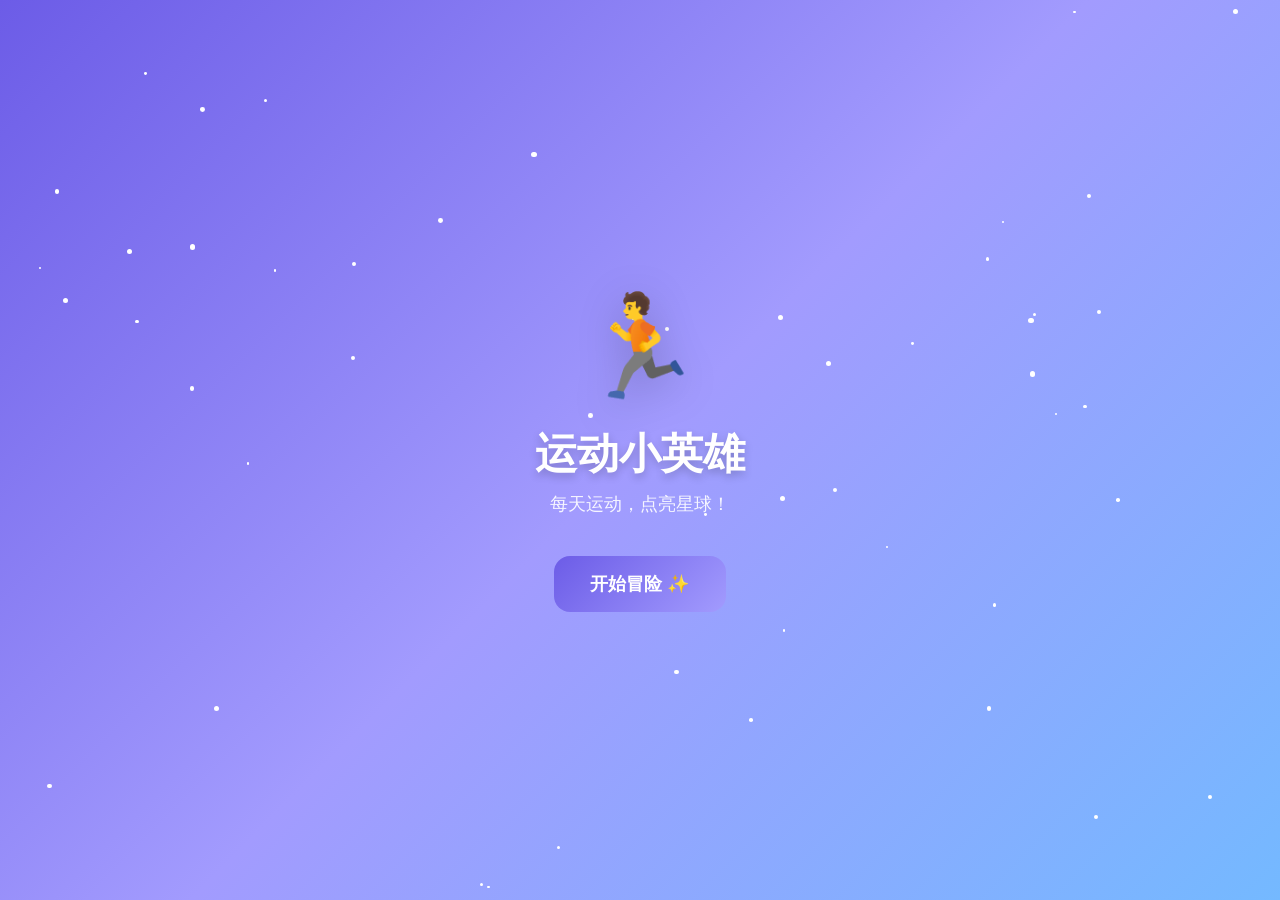
==== index-standalone.html @ 2ac96003 "init: standalone HTML" ====
<!DOCTYPE html>
<html lang="zh-CN">
<head>
  <meta charset="UTF-8">
  <meta name="viewport" content="width=device-width, initial-scale=1.0">
  <title>运动小英雄</title>
  <style>
/* ============================================
   运动小英雄 — 儿童运动打卡小游戏
   卡通风格 CSS 样式表
   ============================================ */

/* ---------- CSS 变量（主题色） ---------- */
:root {
  --primary: #6C5CE7;
  --primary-light: #A29BFE;
  --accent: #FF6B6B;
  --accent-yellow: #FECA57;
  --success: #00D2D3;
  --bg-dark: #2C3E50;
  --bg-light: #F8F9FA;
  --text-dark: #2D3436;
  --text-light: #FFFFFF;
  --card-bg: #FFFFFF;
  --shadow: 0 4px 15px rgba(0,0,0,0.1);
  --radius: 16px;
  --radius-sm: 10px;
}

/* ---------- Reset & Base ---------- */
* {
  margin: 0;
  padding: 0;
  box-sizing: border-box;
}

body {
  font-family: 'Segoe UI', 'Microsoft YaHei', sans-serif;
  background: var(--bg-light);
  color: var(--text-dark);
  min-height: 100vh;
  overflow-x: hidden;
}

/* ---------- 页面切换 ---------- */
.page {
  display: none;
  min-height: 100vh;
  animation: fadeIn 0.4s ease;
}
.page.active {
  display: block;
}
@keyframes fadeIn {
  from { opacity: 0; transform: translateY(20px); }
  to   { opacity: 1; transform: translateY(0); }
}

/* ---------- 容器 ---------- */
.container {
  max-width: 480px;
  margin: 0 auto;
  padding: 20px 16px 100px;
}

/* ---------- 启动页 ---------- */
#page-splash {
  background: linear-gradient(135deg, #6C5CE7 0%, #A29BFE 50%, #74B9FF 100%);
  display: flex;
  align-items: center;
  justify-content: center;
  min-height: 100vh;
  position: relative;
  overflow: hidden;
}
.splash-container {
  text-align: center;
  z-index: 2;
  animation: bounceIn 1s ease;
}
@keyframes bounceIn {
  0%   { transform: scale(0.3); opacity: 0; }
  50%  { transform: scale(1.05); }
  70%  { transform: scale(0.95); }
  100% { transform: scale(1); opacity: 1; }
}
.splash-mascot {
  font-size: 100px;
  animation: float 3s ease-in-out infinite;
  filter: drop-shadow(0 10px 20px rgba(0,0,0,0.2));
}
@keyframes float {
  0%, 100% { transform: translateY(0); }
  50%      { transform: translateY(-20px); }
}
.splash-title {
  font-size: 42px;
  color: white;
  text-shadow: 0 4px 8px rgba(0,0,0,0.2);
  margin: 20px 0 10px;
}
.splash-subtitle {
  font-size: 18px;
  color: rgba(255,255,255,0.9);
  margin-bottom: 40px;
}

/* 星空背景 */
.splash-stars {
  position: absolute;
  inset: 0;
  z-index: 1;
}
.star {
  position: absolute;
  width: 4px;
  height: 4px;
  background: white;
  border-radius: 50%;
  animation: twinkle 2s ease-in-out infinite;
}
@keyframes twinkle {
  0%, 100% { opacity: 0.3; transform: scale(1); }
  50%      { opacity: 1; transform: scale(1.5); }
}

/* ---------- 按钮系统 ---------- */
.btn {
  border: none;
  border-radius: var(--radius-sm);
  padding: 12px 24px;
  font-size: 16px;
  font-weight: 600;
  cursor: pointer;
  transition: all 0.3s ease;
  display: inline-flex;
  align-items: center;
  gap: 6px;
}
.btn:hover { transform: translateY(-2px); box-shadow: var(--shadow); }
.btn:active { transform: translateY(0); }

.btn-primary {
  background: linear-gradient(135deg, var(--primary), var(--primary-light));
  color: white;
}
.btn-secondary {
  background: var(--bg-light);
  color: var(--primary);
  border: 2px solid var(--primary-light);
}
.btn-accent {
  background: linear-gradient(135deg, var(--accent), #FF8E8E);
  color: white;
}
.btn-danger {
  background: #FF6B6B;
  color: white;
}
.btn-sm { padding: 8px 14px; font-size: 14px; }
.btn-lg { padding: 16px 36px; font-size: 18px; border-radius: var(--radius); }
.btn-block { width: 100%; justify-content: center; }
.btn:disabled {
  opacity: 0.5;
  cursor: not-allowed;
  transform: none !important;
}

.btn-back {
  background: none;
  border: none;
  font-size: 16px;
  color: var(--primary);
  cursor: pointer;
  margin-bottom: 12px;
  padding: 8px 0;
}

/* ---------- 页面标题 ---------- */
.page-title {
  font-size: 26px;
  text-align: center;
  margin-bottom: 24px;
  color: var(--bg-dark);
}

/* ---------- 头像设置页 ---------- */
.avatar-setup {
  display: flex;
  flex-direction: column;
  align-items: center;
  gap: 20px;
  padding: 20px 0;
}
.avatar-preview {
  width: 200px;
  height: 200px;
  border-radius: 50%;
  overflow: hidden;
  border: 5px solid var(--primary-light);
  background: linear-gradient(135deg, #DFE6E9, #B2BEC3);
  display: flex;
  align-items: center;
  justify-content: center;
  cursor: pointer;
}
.avatar-placeholder {
  text-align: center;
  color: var(--text-dark);
  opacity: 0.6;
}
.avatar-placeholder span { font-size: 48px; display: block; }
.avatar-placeholder small { font-size: 14px; }
.nickname-input {
  width: 100%;
  max-width: 300px;
}
.nickname-input label {
  display: block;
  margin-bottom: 8px;
  font-weight: 600;
  color: var(--bg-dark);
}
.nickname-input input {
  width: 100%;
  padding: 14px;
  border: 2px solid #DFE6E9;
  border-radius: var(--radius-sm);
  font-size: 16px;
  transition: border-color 0.3s;
}
.nickname-input input:focus {
  outline: none;
  border-color: var(--primary);
}

/* ---------- 顶部导航栏 ---------- */
.top-bar {
  display: flex;
  align-items: center;
  justify-content: space-between;
  padding: 12px 16px;
  background: white;
  box-shadow: 0 2px 10px rgba(0,0,0,0.05);
  position: sticky;
  top: 0;
  z-index: 100;
}
.user-info {
  display: flex;
  align-items: center;
  gap: 8px;
  cursor: pointer;
  font-weight: 600;
  font-size: 15px;
}
.top-avatar-canvas {
  border-radius: 50%;
  border: 2px solid var(--primary-light);
}
.stats-chip {
  background: linear-gradient(135deg, #FF6B6B, #EE5A24);
  color: white;
  padding: 6px 14px;
  border-radius: 20px;
  font-size: 14px;
}

/* ---------- 星球地图 ---------- */
.map-container {
  padding-top: 20px;
}
.section-title {
  text-align: center;
  font-size: 20px;
  margin-bottom: 20px;
  color: var(--bg-dark);
}
.planet-grid {
  display: grid;
  grid-template-columns: repeat(2, 1fr);
  gap: 16px;
}
.planet-card {
  background: var(--card-bg);
  border-radius: var(--radius);
  padding: 20px;
  text-align: center;
  box-shadow: var(--shadow);
  cursor: pointer;
  transition: all 0.3s ease;
  position: relative;
  overflow: hidden;
}
.planet-card:hover {
  transform: translateY(-5px) scale(1.02);
}
.planet-card.locked {
  filter: grayscale(0.8);
  opacity: 0.7;
}
.planet-icon {
  font-size: 56px;
  display: block;
  margin-bottom: 8px;
  animation: float 3s ease-in-out infinite;
}
.planet-name {
  font-weight: 700;
  font-size: 16px;
  margin-bottom: 4px;
}
.planet-stats {
  font-size: 13px;
  color: #636E72;
}
.planet-progress {
  margin-top: 10px;
  height: 6px;
  background: #DFE6E9;
  border-radius: 3px;
  overflow: hidden;
}
.planet-progress-bar {
  height: 100%;
  background: linear-gradient(90deg, var(--primary), var(--success));
  border-radius: 3px;
  transition: width 0.5s ease;
}
.planet-lock-badge {
  position: absolute;
  top: 10px;
  right: 10px;
  font-size: 20px;
}

/* ---------- 底部导航 ---------- */
.bottom-nav {
  position: fixed;
  bottom: 0;
  left: 0;
  right: 0;
  display: flex;
  justify-content: space-around;
  padding: 10px 0;
  background: white;
  box-shadow: 0 -2px 10px rgba(0,0,0,0.05);
  z-index: 100;
  max-width: 480px;
  margin: 0 auto;
}
.nav-btn {
  background: none;
  border: none;
  font-size: 14px;
  padding: 8px 12px;
  cursor: pointer;
  border-radius: var(--radius-sm);
  transition: all 0.3s;
  color: #636E72;
}
.nav-btn.active {
  background: var(--primary);
  color: white;
}

/* ---------- 打卡页 ---------- */
.checkin-photo {
  margin-bottom: 24px;
}
.photo-upload-area {
  width: 100%;
  height: 200px;
  border: 3px dashed var(--primary-light);
  border-radius: var(--radius);
  display: flex;
  flex-direction: column;
  align-items: center;
  justify-content: center;
  gap: 8px;
  cursor: pointer;
  transition: all 0.3s;
  color: var(--primary);
  font-size: 16px;
}
.photo-upload-area:hover {
  background: rgba(108, 92, 231, 0.05);
  border-color: var(--primary);
}
.upload-icon { font-size: 48px; }
.photo-preview {
  width: 100%;
  height: 200px;
  object-fit: cover;
  border-radius: var(--radius);
}

.checkin-sport-select {
  margin-bottom: 24px;
}
.checkin-sport-select h3 {
  margin-bottom: 12px;
  font-size: 16px;
}
.sport-options {
  display: grid;
  grid-template-columns: repeat(3, 1fr);
  gap: 10px;
}
.sport-option {
  padding: 14px 8px;
  border: 2px solid #DFE6E9;
  border-radius: var(--radius-sm);
  text-align: center;
  cursor: pointer;
  transition: all 0.3s;
  font-size: 14px;
}
.sport-option:hover { border-color: var(--primary-light); }
.sport-option.selected {
  border-color: var(--primary);
  background: rgba(108, 92, 231, 0.1);
}
.sport-option .sport-icon { font-size: 32px; display: block; margin-bottom: 4px; }

.checkin-data-input {
  margin-bottom: 24px;
}
.checkin-data-input h3 {
  margin-bottom: 12px;
  font-size: 16px;
}
.data-input-group {
  display: flex;
  align-items: center;
  gap: 10px;
}
.data-input-group input {
  flex: 1;
  padding: 14px;
  border: 2px solid #DFE6E9;
  border-radius: var(--radius-sm);
  font-size: 18px;
  text-align: center;
}
.data-input-group input:focus {
  outline: none;
  border-color: var(--primary);
}
.data-unit {
  font-size: 16px;
  font-weight: 600;
  color: var(--primary);
  min-width: 40px;
}
.data-input-extra {
  margin-top: 12px;
}

.checkin-note {
  margin-bottom: 24px;
}
.checkin-note label {
  display: block;
  margin-bottom: 8px;
  font-weight: 600;
}
.checkin-note textarea {
  width: 100%;
  padding: 14px;
  border: 2px solid #DFE6E9;
  border-radius: var(--radius-sm);
  font-size: 15px;
  resize: vertical;
  min-height: 80px;
  font-family: inherit;
}
.checkin-note textarea:focus {
  outline: none;
  border-color: var(--primary);
}

/* ---------- 日记页 ---------- */
.diary-list {
  display: flex;
  flex-direction: column;
  gap: 16px;
}
.diary-entry {
  background: var(--card-bg);
  border-radius: var(--radius);
  padding: 16px;
  box-shadow: var(--shadow);
  display: flex;
  gap: 14px;
  animation: slideIn 0.4s ease;
}
@keyframes slideIn {
  from { opacity: 0; transform: translateX(-20px); }
  to   { opacity: 1; transform: translateX(0); }
}
.diary-photo {
  width: 80px;
  height: 80px;
  object-fit: cover;
  border-radius: var(--radius-sm);
  flex-shrink: 0;
}
.diary-info {
  flex: 1;
}
.diary-date {
  font-size: 13px;
  color: #636E72;
  margin-bottom: 4px;
}
.diary-sport {
  font-weight: 700;
  font-size: 16px;
  margin-bottom: 4px;
}
.diary-data {
  font-size: 14px;
  color: var(--primary);
  font-weight: 600;
}
.diary-note {
  font-size: 13px;
  color: #636E72;
  margin-top: 6px;
  font-style: italic;
}
.empty-state {
  text-align: center;
  padding: 60px 20px;
  color: #636E72;
}
.empty-icon { font-size: 64px; display: block; margin-bottom: 16px; }

/* ---------- 勋章页 ---------- */
.badges-grid {
  display: grid;
  grid-template-columns: repeat(3, 1fr);
  gap: 16px;
}
.badge-card {
  background: var(--card-bg);
  border-radius: var(--radius);
  padding: 20px 10px;
  text-align: center;
  box-shadow: var(--shadow);
  transition: all 0.3s;
}
.badge-card:hover { transform: scale(1.05); }
.badge-card.locked {
  filter: grayscale(1);
  opacity: 0.4;
}
.badge-icon {
  font-size: 48px;
  display: block;
  margin-bottom: 8px;
}
.badge-name {
  font-weight: 600;
  font-size: 13px;
}
.badge-desc {
  font-size: 11px;
  color: #636E72;
  margin-top: 4px;
}

/* ---------- 个人中心 ---------- */
.profile-card {
  text-align: center;
  padding: 30px 20px;
  background: linear-gradient(135deg, var(--primary), var(--primary-light));
  border-radius: var(--radius);
  color: white;
  margin-bottom: 24px;
}
.profile-card canvas {
  border-radius: 50%;
  border: 4px solid white;
  margin-bottom: 12px;
}
.profile-card h3 {
  font-size: 22px;
  margin-bottom: 4px;
}
.profile-join-date {
  opacity: 0.8;
  font-size: 14px;
}

.profile-stats {
  display: grid;
  grid-template-columns: repeat(3, 1fr);
  gap: 12px;
  margin-bottom: 24px;
}
.stat-card {
  background: var(--card-bg);
  border-radius: var(--radius-sm);
  padding: 16px;
  text-align: center;
  box-shadow: var(--shadow);
}
.stat-number {
  display: block;
  font-size: 28px;
  font-weight: 800;
  color: var(--primary);
}
.stat-label {
  font-size: 13px;
  color: #636E72;
}

.profile-section {
  margin-bottom: 24px;
}
.profile-section h3 {
  margin-bottom: 12px;
  font-size: 16px;
}
.report-chart {
  display: flex;
  align-items: flex-end;
  gap: 6px;
  height: 150px;
  padding: 10px;
  background: var(--card-bg);
  border-radius: var(--radius-sm);
  box-shadow: var(--shadow);
}
.chart-bar {
  flex: 1;
  background: linear-gradient(0deg, var(--primary), var(--primary-light));
  border-radius: 4px 4px 0 0;
  min-height: 4px;
  position: relative;
  transition: height 0.5s ease;
}
.chart-bar-label {
  position: absolute;
  bottom: -20px;
  left: 50%;
  transform: translateX(-50%);
  font-size: 10px;
  color: #636E72;
  white-space: nowrap;
}

.profile-actions {
  display: flex;
  gap: 12px;
}
.profile-actions .btn { flex: 1; }

/* ---------- 弹窗 ---------- */
.modal-overlay {
  position: fixed;
  inset: 0;
  background: rgba(0,0,0,0.5);
  display: flex;
  align-items: center;
  justify-content: center;
  z-index: 999;
  animation: fadeIn 0.3s ease;
}
.modal-content {
  background: white;
  border-radius: var(--radius);
  padding: 30px;
  max-width: 360px;
  width: 90%;
  text-align: center;
  position: relative;
  animation: popIn 0.4s ease;
}
@keyframes popIn {
  0%   { transform: scale(0.5); opacity: 0; }
  80%  { transform: scale(1.05); }
  100% { transform: scale(1); opacity: 1; }
}
.modal-close {
  position: absolute;
  top: 12px;
  right: 16px;
  background: none;
  border: none;
  font-size: 24px;
  cursor: pointer;
  color: #636E72;
}

.success-animation {
  font-size: 72px;
  animation: celebrate 1s ease infinite;
}
@keyframes celebrate {
  0%, 100% { transform: scale(1) rotate(0deg); }
  25%      { transform: scale(1.2) rotate(-5deg); }
  75%      { transform: scale(1.2) rotate(5deg); }
}
.badge-unlock {
  margin-top: 16px;
  padding: 12px;
  background: linear-gradient(135deg, #FECA57, #FF9F43);
  border-radius: var(--radius-sm);
  color: white;
}
.badge-unlock span {
  font-size: 48px;
  display: block;
  margin-top: 8px;
}

/* ---------- 粒子特效容器 ---------- */
.particles-container {
  position: fixed;
  inset: 0;
  pointer-events: none;
  z-index: 1000;
}
.particle {
  position: absolute;
  width: 8px;
  height: 8px;
  border-radius: 50%;
  animation: particleFly 1s ease-out forwards;
}
@keyframes particleFly {
  0%   { opacity: 1; transform: translate(0, 0) scale(1); }
  100% { opacity: 0; transform: translate(var(--dx), var(--dy)) scale(0); }
}

/* ---------- 响应式 ---------- */
@media (max-width: 400px) {
  .splash-title { font-size: 32px; }
  .planet-grid { grid-template-columns: 1fr; }
  .sport-options { grid-template-columns: repeat(2, 1fr); }
  .badges-grid { grid-template-columns: repeat(2, 1fr); }
}

  </style>
</head>
<body>
  <!-- 启动页 -->
  <div id="page-splash" class="page active">
    <div class="splash-container">
      <div class="splash-mascot">🏃</div>
      <h1 class="splash-title">运动小英雄</h1>
      <p class="splash-subtitle">每天运动，点亮星球！</p>
      <button class="btn btn-primary btn-lg" onclick="App.goToPage('page-avatar-setup')">开始冒险 ✨</button>
    </div>
    <div class="splash-stars" id="splash-stars"></div>
  </div>

  <!-- 头像设置页 -->
  <div id="page-avatar-setup" class="page">
    <div class="container">
      <h2 class="page-title">🎨 创建你的英雄形象</h2>
      <div class="avatar-setup">
        <div class="avatar-preview" id="avatar-preview">
          <div class="avatar-placeholder" id="avatar-placeholder"><span>📷</span><small>点击上传照片</small></div>
          <canvas id="avatar-canvas" width="200" height="200" style="display:none;"></canvas>
        </div>
        <input type="file" id="avatar-input" accept="image/*" style="display:none" onchange="Avatar.handleUpload(event)">
        <div class="avatar-actions">
          <button class="btn btn-secondary" onclick="document.getElementById('avatar-input').click()">📷 上传照片</button>
        </div>
        <div class="nickname-input">
          <label>你的英雄名字：</label>
          <input type="text" id="nickname-input" placeholder="请输入昵称" maxlength="10">
        </div>
        <button class="btn btn-primary btn-lg" onclick="App.finishSetup()">进入运动星球 🚀</button>
      </div>
    </div>
  </div>

  <!-- 主页面 -->
  <div id="page-main" class="page">
    <header class="top-bar">
      <div class="user-info" onclick="App.goToPage('page-profile')">
        <canvas id="top-avatar" width="40" height="40" class="top-avatar-canvas"></canvas>
        <span id="top-nickname">英雄</span>
      </div>
      <div class="stats-chip"><span>🔥 连续 <strong id="streak-days">0</strong> 天</span></div>
      <button class="btn btn-sm btn-accent" onclick="App.goToPage('page-checkin')">+ 打卡</button>
    </header>
    <div class="container map-container">
      <h2 class="section-title">🌟 运动星球地图</h2>
      <div class="planet-grid" id="planet-grid"></div>
    </div>
    <nav class="bottom-nav">
      <button class="nav-btn active" onclick="App.showTab('map')">🗺️ 星球</button>
      <button class="nav-btn" onclick="App.goToPage('page-diary')">📖 日记</button>
      <button class="nav-btn" onclick="App.goToPage('page-achievements')">🏆 勋章</button>
      <button class="nav-btn" onclick="App.goToPage('page-profile')">👤 我的</button>
    </nav>
  </div>

  <!-- 打卡页 -->
  <div id="page-checkin" class="page">
    <div class="container">
      <button class="btn-back" onclick="App.goToPage('page-main')">← 返回</button>
      <h2 class="page-title">📸 今日运动打卡</h2>
      <div class="checkin-photo" id="checkin-photo-area">
        <div class="photo-upload-area" id="photo-upload-area" onclick="document.getElementById('checkin-photo-input').click()">
          <span class="upload-icon">📷</span><span>点击上传运动照片</span>
        </div>
        <img id="checkin-photo-preview" class="photo-preview" style="display:none">
        <input type="file" id="checkin-photo-input" accept="image/*" style="display:none" onchange="App.previewCheckinPhoto(event)">
      </div>
      <div class="checkin-sport-select">
        <h3>选择运动类型：</h3>
        <div class="sport-options" id="sport-options"></div>
      </div>
      <div class="checkin-data-input" id="checkin-data-input" style="display:none">
        <h3 id="data-input-label">输入运动数据：</h3>
        <div class="data-input-group">
          <input type="number" id="data-value" placeholder="请输入数值" min="0" step="any">
          <span class="data-unit" id="data-unit"></span>
        </div>
        <div class="data-input-extra" id="data-input-extra" style="display:none">
          <input type="number" id="data-value-extra" placeholder="请输入额外数值" min="0" step="any">
          <span class="data-unit" id="data-unit-extra"></span>
        </div>
      </div>
      <div class="checkin-note">
        <label>运动感想（可选）：</label>
        <textarea id="checkin-note" placeholder="今天运动感觉怎么样？" maxlength="100"></textarea>
      </div>
      <button class="btn btn-primary btn-lg btn-block" id="checkin-submit" onclick="App.submitCheckin()" disabled>🎉 完成打卡</button>
    </div>
  </div>

  <!-- 日记页 -->
  <div id="page-diary" class="page">
    <div class="container">
      <button class="btn-back" onclick="App.goToPage('page-main')">← 返回</button>
      <h2 class="page-title">📖 运动日记</h2>
      <div class="diary-list" id="diary-list"></div>
      <div class="empty-state" id="diary-empty" style="display:none"><span class="empty-icon">📝</span><p>还没有运动记录哦～<br>快去打卡吧！</p></div>
    </div>
  </div>

  <!-- 勋章页 -->
  <div id="page-achievements" class="page">
    <div class="container">
      <button class="btn-back" onclick="App.goToPage('page-main')">← 返回</button>
      <h2 class="page-title">🏆 我的勋章墙</h2>
      <div class="badges-grid" id="badges-grid"></div>
    </div>
  </div>

  <!-- 个人中心 -->
  <div id="page-profile" class="page">
    <div class="container">
      <button class="btn-back" onclick="App.goToPage('page-main')">← 返回</button>
      <h2 class="page-title">👤 我的运动中心</h2>
      <div class="profile-card">
        <canvas id="profile-avatar" width="120" height="120"></canvas>
        <h3 id="profile-nickname">英雄</h3>
        <p class="profile-join-date" id="profile-join-date"></p>
      </div>
      <div class="profile-stats">
        <div class="stat-card"><span class="stat-number" id="stat-total">0</span><span class="stat-label">总打卡</span></div>
        <div class="stat-card"><span class="stat-number" id="stat-streak">0</span><span class="stat-label">连续天数</span></div>
        <div class="stat-card"><span class="stat-number" id="stat-sports">0</span><span class="stat-label">运动种类</span></div>
      </div>
      <div class="profile-section">
        <h3>📊 运动报告</h3>
        <div class="report-chart" id="report-chart"></div>
      </div>
      <div class="profile-actions">
        <button class="btn btn-secondary" onclick="App.exportData()">📤 导出数据</button>
        <button class="btn btn-danger" onclick="App.resetData()">🗑️ 重置数据</button>
      </div>
    </div>
  </div>

  <!-- 成功弹窗 -->
  <div class="modal-overlay" id="modal-success" style="display:none">
    <div class="modal-content modal-success">
      <div class="success-animation" id="success-animation">🎉</div>
      <h2>打卡成功！</h2>
      <p id="success-msg">太棒了，继续加油！</p>
      <div class="badge-unlock" id="badge-unlock" style="display:none"><p>🏆 解锁新勋章！</p><span id="badge-icon">🥇</span></div>
      <button class="btn btn-primary" onclick="App.closeModal('modal-success')">太好了 ✨</button>
    </div>
  </div>

  <!-- 星球详情弹窗 -->
  <div class="modal-overlay" id="modal-planet" style="display:none">
    <div class="modal-content modal-planet">
      <button class="modal-close" onclick="App.closeModal('modal-planet')">✕</button>
      <div class="planet-detail" id="planet-detail"></div>
    </div>
  </div>

  <script>
/**
 * Storage — 本地数据存储模块
 * 使用 LocalStorage 持久化所有数据
 */

const Storage = (() => {
  const KEYS = {
    USER: 'rungogo_user',
    RECORDS: 'rungogo_records',
    BADGES: 'rungogo_badges',
  };

  // 运动类型配置
  const SPORT_TYPES = [
    { id: 'football',  name: '足球', icon: '⚽', unit: '分钟', unitLabel: '运动时长', dataField: 'duration' },
    { id: 'basketball', name: '篮球', icon: '🏀', unit: '分钟', unitLabel: '运动时长', dataField: 'duration' },
    { id: 'rope',       name: '跳绳', icon: '🏃', unit: '次',   unitLabel: '跳绳次数', dataField: 'count' },
    { id: 'running',    name: '跑步', icon: '🏃♂️', unit: 'km',  unitLabel: '跑步距离', dataField: 'distance', extra: { unit: '分钟', label: '用时', field: 'duration' } },
    { id: 'swimming',   name: '游泳', icon: '🏊', unit: '米',   unitLabel: '游泳距离', dataField: 'distance' },
    { id: 'pushup',     name: '俯卧撑', icon: '💪', unit: '个', unitLabel: '完成个数', dataField: 'count' },
    { id: 'situp',      name: '仰卧起坐', icon: '🧘', unit: '个', unitLabel: '完成个数', dataField: 'count' },
    { id: 'cycling',    name: '骑车', icon: '🚴', unit: 'km',  unitLabel: '骑行距离', dataField: 'distance' },
    { id: 'custom',     name: '自定义', icon: '🌟', unit: '',   unitLabel: '请输入数据', dataField: 'custom' },
  ];

  // 星球配置
  const PLANETS = [
    { id: 'football',  name: '足球星',   icon: '⚽', color: '#00B894' },
    { id: 'basketball', name: '篮球星',   icon: '🏀', color: '#E17055' },
    { id: 'rope',       name: '跳跃星',   icon: '🏃', color: '#6C5CE7' },
    { id: 'running',    name: '跑步星',   icon: '🏃♂️', color: '#0984E3' },
    { id: 'swimming',   name: '游泳星',   icon: '🏊', color: '#00CEC9' },
    { id: 'strength',   name: '力量星',   icon: '💪', color: '#FDCB6E' },
  ];

  // 勋章配置
  const BADGE_DEFS = [
    { id: 'first_checkin', icon: '🥇', name: '初次出发', desc: '完成第一次打卡', condition: (records) => records.length >= 1 },
    { id: 'streak_3',     icon: '🔥', name: '三天小火', desc: '连续打卡3天', condition: (_, user) => user.streak >= 3 },
    { id: 'streak_7',     icon: '🔥', name: '一周火焰', desc: '连续打卡7天', condition: (_, user) => user.streak >= 7 },
    { id: 'streak_30',    icon: '🌋', name: '月度强者', desc: '连续打卡30天', condition: (_, user) => user.streak >= 30 },
    { id: 'sport_5',      icon: '🌟', name: '全能新星', desc: '完成5种不同运动', condition: (records) => new Set(records.map(r => r.sportId)).size >= 5 },
    { id: 'count_10',     icon: '⚽', name: '足球小将', desc: '足球打卡10次', condition: (records) => records.filter(r => r.sportId === 'football').length >= 10 },
    { id: 'count_10_run', icon: '🏃', name: '跑步达人', desc: '跑步打卡10次', condition: (records) => records.filter(r => r.sportId === 'running').length >= 10 },
    { id: 'total_20',     icon: '🏆', name: '运动之星', desc: '累计打卡20次', condition: (records) => records.length >= 20 },
    { id: 'total_50',     icon: '👑', name: '超级英雄', desc: '累计打卡50次', condition: (records) => records.length >= 50 },
  ];

  function get(key) {
    try { return JSON.parse(localStorage.getItem(key)); }
    catch { return null; }
  }
  function set(key, val) {
    localStorage.setItem(key, JSON.stringify(val));
  }

  function getUser() { return get(KEYS.USER) || null; }
  function saveUser(user) { set(KEYS.USER, user); }

  function getRecords() { return get(KEYS.RECORDS) || []; }
  function addRecord(record) {
    const records = getRecords();
    record.id = Date.now().toString();
    record.date = new Date().toISOString();
    records.push(record);
    set(KEYS.RECORDS, records);
    updateStreak();
    return record;
  }

  function updateStreak() {
    const user = getUser();
    if (!user) return;
    const records = getRecords();
    if (records.length === 0) { user.streak = 0; saveUser(user); return; }
    const dates = [...new Set(records.map(r => r.date.slice(0, 10)))].sort();
    let streak = 0;
    const today = new Date().toISOString().slice(0, 10);
    const yesterday = new Date(Date.now() - 86400000).toISOString().slice(0, 10);
    if (dates.includes(today) || dates.includes(yesterday)) {
      streak = 1;
      for (let i = dates.length - 2; i >= 0; i--) {
        const cur = new Date(dates[i + 1]);
        const prev = new Date(dates[i]);
        const diff = (cur - prev) / 86400000;
        if (diff === 1) streak++;
        else break;
      }
    }
    user.streak = streak;
    saveUser(user);
  }

  function getUnlockedBadges() { return get(KEYS.BADGES) || []; }
  function checkBadges() {
    const records = getRecords();
    const user = getUser();
    const unlocked = getUnlockedBadges();
    const newlyUnlocked = [];
    BADGE_DEFS.forEach(def => {
      if (!unlocked.includes(def.id)) {
        if (def.condition(records, user || {})) {
          unlocked.push(def.id);
          newlyUnlocked.push(def);
        }
      }
    });
    set(KEYS.BADGES, unlocked);
    return newlyUnlocked;
  }

  function initIfNew() {
    if (!getUser()) {
      saveUser({ nickname: '', avatarDataURL: null, joinDate: new Date().toISOString(), streak: 0 });
    }
  }

  function resetAll() {
    Object.values(KEYS).forEach(k => localStorage.removeItem(k));
  }

  function exportAll() {
    return { user: getUser(), records: getRecords(), badges: getUnlockedBadges(), exportDate: new Date().toISOString() };
  }

  return { SPORT_TYPES, PLANETS, BADGE_DEFS, KEYS, get, set, getUser, saveUser, getRecords, addRecord, getUnlockedBadges, checkBadges, updateStreak, initIfNew, resetAll, exportAll };
})();

/**
 * Avatar — 头像生成与处理模块
 * 处理照片上传、Canvas 绘制卡通风格头像
 */

const Avatar = (() => {
  /**
   * 处理头像上传（在设置页）
   */
  function handleUpload(event) {
    const file = event.target.files[0];
    if (!file) return;
    const reader = new FileReader();
    reader.onload = (e) => {
      const img = new Image();
      img.onload = () => {
        drawAvatar(img, 'avatar-canvas', true);
        // 显示 canvas，隐藏占位符
        document.getElementById('avatar-canvas').style.display = 'block';
        document.getElementById('avatar-placeholder').style.display = 'none';
        // 保存到 Storage
        const dataURL = document.getElementById('avatar-canvas').toDataURL('image/png');
        const user = Storage.getUser();
        user.avatarDataURL = dataURL;
        Storage.saveUser(user);
      };
      img.src = e.target.result;
    };
    reader.readAsDataURL(file);
  }

  /**
   * 处理打卡照片上传
   */
  function handleCheckinPhoto(event, previewId) {
    const file = event.target.files[0];
    if (!file) return;
    return new Promise((resolve) => {
      const reader = new FileReader();
      reader.onload = (e) => {
        // 压缩：绘制到小 canvas 再转 dataURL
        const img = new Image();
        img.onload = () => {
          const canvas = document.createElement('canvas');
          canvas.width = 400;
          canvas.height = 400 * (img.height / img.width);
          const ctx = canvas.getContext('2d');
          ctx.drawImage(img, 0, 0, canvas.width, canvas.height);
          resolve(canvas.toDataURL('image/jpeg', 0.7));
        };
        img.src = e.target.result;
      };
      reader.readAsDataURL(file);
    });
  }

  /**
   * 绘制头像到 Canvas（带卡通边框效果）
   */
  function drawAvatar(imgOrDataURL, canvasId, isCircle) {
    const canvas = document.getElementById(canvasId);
    if (!canvas) return;
    const ctx = canvas.getContext('2d');
    const size = canvas.width;

    ctx.clearRect(0, 0, size, size);

    // 裁切为圆形
    if (isCircle !== false) {
      ctx.beginPath();
      ctx.arc(size/2, size/2, size/2, 0, Math.PI * 2);
      ctx.closePath();
      ctx.clip();
    }

    // 绘制图片（居中裁切）
    let img;
    if (typeof imgOrDataURL === 'string') {
      img = new Image();
      img.onload = () => {
        drawCentered(ctx, img, size);
      };
      img.src = imgOrDataURL;
      return;
    } else {
      drawCentered(ctx, imgOrDataURL, size);
    }
  }

  function drawCentered(ctx, img, size) {
    const ratio = Math.max(size / img.width, size / img.height);
    const w = img.width * ratio;
    const h = img.height * ratio;
    const x = (size - w) / 2;
    const y = (size - h) / 2;
    ctx.drawImage(img, x, y, w, h);

    // 绘制装饰光环
    ctx.save();
    ctx.globalCompositeOperation = 'overlay';
    const grad = ctx.createRadialGradient(size/2, size/2, size*0.3, size/2, size/2, size*0.5);
    grad.addColorStop(0, 'rgba(108,92,231,0)');
    grad.addColorStop(1, 'rgba(108,92,231,0.3)');
    ctx.fillStyle = grad;
    ctx.beginPath();
    ctx.arc(size/2, size/2, size/2, 0, Math.PI*2);
    ctx.fill();
    ctx.restore();
  }

  /**
   * 在任意 canvas 上绘制已保存的头像（用于顶部栏等）
   */
  function renderSavedAvatar(canvasId, size) {
    const user = Storage.getUser();
    if (!user || !user.avatarDataURL) return;
    const canvas = document.getElementById(canvasId);
    if (!canvas) return;
    if (size) { canvas.width = size; canvas.height = size; }
    drawAvatar(user.avatarDataURL, canvasId, true);
  }

  return {
    handleUpload,
    handleCheckinPhoto,
    drawAvatar,
    renderSavedAvatar,
  };
})();

/**
 * Animation — 动画效果模块
 * 粒子特效、庆祝动画等
 */

const Animation = (() => {
  /**
   * 粒子庆祝特效
   * @param {number} count - 粒子数量
   * @param {string[]} colors - 颜色数组
   */
  function celebrate(count = 30, colors = ['#6C5CE7','#FECA57','#FF6B6B','#00D2D3','#A29BFE']) {
    let container = document.querySelector('.particles-container');
    if (!container) {
      container = document.createElement('div');
      container.className = 'particles-container';
      document.body.appendChild(container);
    }
    container.innerHTML = '';

    const cx = window.innerWidth / 2;
    const cy = window.innerHeight / 2;

    for (let i = 0; i < count; i++) {
      const p = document.createElement('div');
      p.className = 'particle';
      const angle = (Math.PI * 2 * i) / count + (Math.random() - 0.5) * 0.5;
      const dist  = 100 + Math.random() * 200;
      const dx = Math.cos(angle) * dist;
      const dy = Math.sin(angle) * dist;
      p.style.cssText = `
        left: ${cx}px; top: ${cy}px;
        --dx: ${dx}px; --dy: ${dy}px;
        background: ${colors[i % colors.length]};
        width: ${6 + Math.random()*8}px;
        height: ${6 + Math.random()*8}px;
      `;
      container.appendChild(p);
    }
    // 自动移除
    setTimeout(() => { container.innerHTML = ''; }, 1200);
  }

  /**
   * 打卡成功触发全套动画
   */
  function playCheckinSuccess() {
    celebrate(40);
    // 同时让成功弹窗的图标抖动
    const el = document.getElementById('success-animation');
    if (el) {
      el.style.animation = 'none';
      void el.offsetWidth; // 触发 reflow
      el.style.animation = 'celebrate 1s ease infinite';
    }
  }

  /**
   * 数字跳动动画（用于统计数字）
   */
  function animateNumber(elementId, target, duration = 800) {
    const el = document.getElementById(elementId);
    if (!el) return;
    const start = 0;
    const startTime = performance.now();

    function update(now) {
      const elapsed = now - startTime;
      const progress = Math.min(elapsed / duration, 1);
      const eased = 1 - Math.pow(1 - progress, 3); // ease-out cubic
      el.textContent = Math.floor(start + (target - start) * eased);
      if (progress < 1) requestAnimationFrame(update);
    }
    requestAnimationFrame(update);
  }

  /**
   * 星球卡片 hover 浮动效果（CSS 已处理，这里提供 JS 增强）
   */
  function pulseElement(element) {
    element.style.transition = 'transform 0.3s ease';
    element.style.transform = 'scale(1.08)';
    setTimeout(() => { element.style.transform = 'scale(1)'; }, 300);
  }

  return {
    celebrate,
    playCheckinSuccess,
    animateNumber,
    pulseElement,
  };
})();

/**
 * App — 主逻辑模块
 * 页面切换、打卡流程、星球地图渲染、日记、勋章等
 */

const App = (() => {
  let currentSport = null;  // 当前选中的运动类型

  /* ========================================
     初始化
     ======================================== */
  function init() {
    Storage.initIfNew();
    initSplashStars();

    const user = Storage.getUser();
    if (!user || !user.nickname) {
      goToPage('page-splash');
    } else {
      goToPage('page-main');
      renderMainPage();
    }

    initSportOptions();
  }

  /* ---------- 启动页星空 ---------- */
  function initSplashStars() {
    const container = document.getElementById('splash-stars');
    if (!container) return;
    for (let i = 0; i < 50; i++) {
      const star = document.createElement('div');
      star.className = 'star';
      star.style.left = Math.random() * 100 + '%';
      star.style.top  = Math.random() * 100 + '%';
      star.style.animationDelay = (Math.random() * 3) + 's';
      star.style.width = star.style.height = (2 + Math.random() * 4) + 'px';
      container.appendChild(star);
    }
  }

  /* ========================================
     页面切换
     ======================================== */
  function goToPage(pageId) {
    document.querySelectorAll('.page').forEach(p => p.classList.remove('active'));
    const target = document.getElementById(pageId);
    if (target) {
      target.classList.add('active');
      // 进入页面后触发渲染
      switch (pageId) {
        case 'page-main':      renderMainPage(); break;
        case 'page-diary':     renderDiary(); break;
        case 'page-achievements': renderBadges(); break;
        case 'page-profile':   renderProfile(); break;
        case 'page-avatar-setup': resetAvatarSetup(); break;
      }
    }
  }

  /* ========================================
     头像设置
     ======================================== */
  function resetAvatarSetup() {
    const user = Storage.getUser();
    if (user && user.avatarDataURL) {
      document.getElementById('avatar-placeholder').style.display = 'none';
      const canvas = document.getElementById('avatar-canvas');
      canvas.style.display = 'block';
      Avatar.drawAvatar(user.avatarDataURL, 'avatar-canvas', true);
    }
    if (user && user.nickname) {
      document.getElementById('nickname-input').value = user.nickname;
    }
  }

  function finishSetup() {
    const nickname = document.getElementById('nickname-input').value.trim();
    if (!nickname) { alert('请给你的英雄起个名字吧！'); return; }

    const user = Storage.getUser();
    user.nickname = nickname;
    if (!user.joinDate) user.joinDate = new Date().toISOString();
    Storage.saveUser(user);

    goToPage('page-main');
    renderMainPage();
  }

  /* ========================================
     主页面渲染（星球地图）
     ======================================== */
  function renderMainPage() {
    const user = Storage.getUser();
    const records = Storage.getRecords();

    // 顶部昵称 & 头像
    document.getElementById('top-nickname').textContent = user ? user.nickname : '英雄';
    document.getElementById('streak-days').textContent = user ? user.streak : 0;
    if (user && user.avatarDataURL) {
      Avatar.renderSavedAvatar('top-avatar', 40);
    }

    // 渲染星球网格
    const grid = document.getElementById('planet-grid');
    grid.innerHTML = '';

    Storage.PLANETS.forEach(planet => {
      const planetRecords = records.filter(r => {
        if (planet.id === 'strength') return ['pushup','situp'].includes(r.sportId);
        return r.sportId === planet.id;
      });
      const count = planetRecords.length;
      const maxForLevel = 10; // 10 次打卡解锁完整星球
      const pct = Math.min(100, (count / maxForLevel) * 100);
      const isUnlocked = count > 0;

      const card = document.createElement('div');
      card.className = 'planet-card' + (isUnlocked ? '' : ' locked');
      card.onclick = () => showPlanetDetail(planet.id);
      card.innerHTML = `
        <span class="planet-icon">${planet.icon}</span>
        <div class="planet-name">${planet.name}</div>
        <div class="planet-stats">打卡 ${count} 次</div>
        <div class="planet-progress">
          <div class="planet-progress-bar" style="width:${pct}%"></div>
        </div>
        ${!isUnlocked ? '<span class="planet-lock-badge">🔒</span>' : ''}
      `;
      grid.appendChild(card);
    });
  }

  /* ---------- 星球详情弹窗 ---------- */
  function showPlanetDetail(planetId) {
    const planet = Storage.PLANETS.find(p => p.id === planetId);
    if (!planet) return;
    const records = Storage.getRecords();
    const planetRecords = records.filter(r => {
      if (planetId === 'strength') return ['pushup','situp'].includes(r.sportId);
      return r.sportId === planetId;
    });

    const detail = document.getElementById('planet-detail');
    detail.innerHTML = `
      <div style="font-size:64px;text-align:center;margin-bottom:12px;">${planet.icon}</div>
      <h2 style="text-align:center;margin-bottom:8px;">${planet.name}</h2>
      <p style="text-align:center;color:#636E72;margin-bottom:20px;">打卡次数：${planetRecords.length}</p>
      ${planetRecords.length === 0 ? '<p style="text-align:center;color:#B2BEC3;">还没有在这颗星球运动过哦～</p>' : ''}
      <div style="max-height:300px;overflow-y:auto;">
        ${planetRecords.slice().reverse().map(r => {
          const sport = Storage.SPORT_TYPES.find(s => s.id === r.sportId);
          return `<div style="padding:10px;border-bottom:1px solid #F0F0F0;">
            <div style="font-size:13px;color:#636E72;">${new Date(r.date).toLocaleDateString('zh-CN')}</div>
            <div style="font-weight:600;">${sport ? sport.icon + ' ' + sport.name : '未知'}</div>
            <div style="color:#6C5CE7;font-size:14px;">${formatRecordData(r)}</div>
          </div>`;
        }).join('')}
      </div>
    `;
    document.getElementById('modal-planet').style.display = 'flex';
  }

  /* ========================================
     打卡页面
     ======================================== */
  function initSportOptions() {
    const container = document.getElementById('sport-options');
    if (!container) return;
    container.innerHTML = '';
    Storage.SPORT_TYPES.forEach(sport => {
      const opt = document.createElement('div');
      opt.className = 'sport-option';
      opt.dataset.sportId = sport.id;
      opt.innerHTML = `<span class="sport-icon">${sport.icon}</span>${sport.name}`;
      opt.onclick = () => selectSport(sport, opt);
      container.appendChild(opt);
    });
  }

  function selectSport(sport, element) {
    // 取消其他选中
    document.querySelectorAll('.sport-option').forEach(el => el.classList.remove('selected'));
    element.classList.add('selected');
    currentSport = sport;

    // 显示数据输入区
    const inputArea = document.getElementById('checkin-data-input');
    inputArea.style.display = 'block';
    document.getElementById('data-input-label').textContent = `输入${sport.name}的${sport.unitLabel}：`;
    document.getElementById('data-value').placeholder = `请输入${sport.unitLabel}`;

    const unitEl = document.getElementById('data-unit');
    unitEl.textContent = sport.unit;

    // 额外输入（如跑步的距离+时间）
    const extraArea = document.getElementById('data-input-extra');
    if (sport.extra) {
      extraArea.style.display = 'flex';
      document.getElementById('data-unit-extra').textContent = sport.extra.unit;
    } else {
      extraArea.style.display = 'none';
    }

    updateCheckinSubmitBtn();
  }

  /* ---------- 照片预览 ---------- */
  function previewCheckinPhoto(event) {
    const file = event.target.files[0];
    if (!file) return;
    const reader = new FileReader();
    reader.onload = (e) => {
      const preview = document.getElementById('checkin-photo-preview');
      preview.src = e.target.result;
      preview.style.display = 'block';
      document.getElementById('photo-upload-area').style.display = 'none';
    };
    reader.readAsDataURL(file);
    updateCheckinSubmitBtn();
  }

  function updateCheckinSubmitBtn() {
    const btn = document.getElementById('checkin-submit');
    const hasPhoto = document.getElementById('checkin-photo-preview').style.display !== 'none';
    const hasSport = currentSport !== null;
    const hasData = document.getElementById('data-value').value > 0;
    btn.disabled = !(hasPhoto && hasSport && hasData);
  }

  /* ---------- 提交打卡 ---------- */
  async function submitCheckin() {
    const photoFile = document.getElementById('checkin-photo-input').files[0];
    let photoDataURL = null;
    if (photoFile) {
      photoDataURL = await Avatar.handleCheckinPhoto({ target: { files: [photoFile] } }, null);
    }

    const record = {
      sportId: currentSport.id,
      sportName: currentSport.name,
      sportIcon: currentSport.icon,
      data: {
        value: parseFloat(document.getElementById('data-value').value),
        unit: currentSport.unit,
      },
      extra: currentSport.extra ? {
        value: parseFloat(document.getElementById('data-value-extra').value),
        unit: currentSport.extra.unit,
      } : null,
      note: document.getElementById('checkin-note').value.trim(),
      photo: photoDataURL,
    };

    Storage.addRecord(record);

    // 检查新勋章
    const newBadges = Storage.checkBadges();

    // 播放动画 & 显示成功弹窗
    Animation.playCheckinSuccess();
    document.getElementById('success-msg').textContent = getSuccessMessage(currentSport.id);
    if (newBadges.length > 0) {
      document.getElementById('badge-unlock').style.display = 'block';
      document.getElementById('badge-icon').textContent = newBadges[0].icon + ' ' + newBadges[0].name;
    } else {
      document.getElementById('badge-unlock').style.display = 'none';
    }
    document.getElementById('modal-success').style.display = 'flex';

    // 重置打卡表单
    resetCheckinForm();
  }

  function resetCheckinForm() {
    document.getElementById('checkin-photo-input').value = '';
    document.getElementById('checkin-photo-preview').style.display = 'none';
    document.getElementById('photo-upload-area').style.display = 'flex';
    document.getElementById('data-value').value = '';
    document.getElementById('data-value-extra').value = '';
    document.getElementById('checkin-note').value = '';
    document.querySelectorAll('.sport-option').forEach(el => el.classList.remove('selected'));
    document.getElementById('checkin-data-input').style.display = 'none';
    document.getElementById('checkin-submit').disabled = true;
    currentSport = null;
  }

  function getSuccessMessage(sportId) {
    const msgs = {
      football:  ['太棒了！足球小将！⚽', '传球射门，你是最棒的！'][Math.floor(Math.random()*2)],
      basketball: ['篮球高手！🏀 继续加油！', '三分球准心满分！'][Math.floor(Math.random()*2)],
      rope:       ['跳绳小飞人！🏃 跳得真快！', '绳子挥得像风一样！'][Math.floor(Math.random()*2)],
      running:    ['跑步小飞侠！🏃 风一样的少年！', '坚持就是胜利！'][Math.floor(Math.random()*2)],
      swimming:   ['游泳健将！🏊 在水中自由翱翔！'][0],
      pushup:     ['力量在增长！💪 你越来越强了！'][0],
      situp:      ['腹肌在召唤！🧘 加油！'][0],
      cycling:    ['骑行快乐！🚴 下一站更精彩！'][0],
      custom:     ['运动快乐！🌟 每一种运动都很棒！'][0],
    };
    return msgs[sportId] || '太棒了，继续加油！🎉';
  }

  /* ========================================
     日记页
     ======================================== */
  function renderDiary() {
    const records = Storage.getRecords();
    const list = document.getElementById('diary-list');
    const empty = document.getElementById('diary-empty');

    if (records.length === 0) {
      list.innerHTML = '';
      empty.style.display = 'block';
      return;
    }
    empty.style.display = 'none';

    // 按日期倒序
    const sorted = records.slice().reverse();
    list.innerHTML = sorted.map(r => {
      const sport = Storage.SPORT_TYPES.find(s => s.id === r.sportId);
      const dateStr = new Date(r.date).toLocaleDateString('zh-CN', { month:'long', day:'numeric', weekday:'short' });
      const weather = getWeatherEmoji(new Date(r.date).getDay());
      return `
        <div class="diary-entry">
          ${r.photo ? `<img class="diary-photo" src="${r.photo}">` : `<div class="diary-photo" style="display:flex;align-items:center;justify-content:center;font-size:32px;background:#F0F0F0;">${sport ? sport.icon : '📝'}</div>`}
          <div class="diary-info">
            <div class="diary-date">📅 ${dateStr} ${weather}</div>
            <div class="diary-sport">${sport ? sport.icon : '📝'} ${r.sportName || '运动'}</div>
            <div class="diary-data">${formatRecordData(r)}</div>
            ${r.note ? `<div class="diary-note">"${r.note}"</div>` : ''}
          </div>
        </div>
      `;
    }).join('');
  }

  function formatRecordData(r) {
    let s = '';
    if (r.data) s += `${r.data.value}${r.data.unit} `;
    if (r.extra) s += `${r.extra.value}${r.extra.unit}`;
    return s.trim();
  }

  function getWeatherEmoji(day) {
    // 简单模拟：用星期几来"假装"天气
    const emojis = ['☀️','🌤️','⛅','🌦️','☀️','🌙','🌧️'];
    return emojis[day] || '☀️';
  }

  /* ========================================
     勋章页
     ======================================== */
  function renderBadges() {
    const unlockedIds = Storage.getUnlockedBadges();
    const grid = document.getElementById('badges-grid');
    grid.innerHTML = '';

    Storage.BADGE_DEFS.forEach(def => {
      const isUnlocked = unlockedIds.includes(def.id);
      const card = document.createElement('div');
      card.className = 'badge-card' + (isUnlocked ? '' : ' locked');
      card.innerHTML = `
        <span class="badge-icon">${isUnlocked ? def.icon : '🔒'}</span>
        <div class="badge-name">${isUnlocked ? def.name : '???'}</div>
        <div class="badge-desc">${isUnlocked ? def.desc : '未解锁'}</div>
      `;
      grid.appendChild(card);
    });
  }

  /* ========================================
     个人中心
     ======================================== */
  function renderProfile() {
    const user = Storage.getUser();
    const records = Storage.getRecords();
    if (!user) return;

    // 头像
    if (user.avatarDataURL) {
      Avatar.renderSavedAvatar('profile-avatar', 120);
    }
    document.getElementById('profile-nickname').textContent = user.nickname;
    document.getElementById('profile-join-date').textContent =
      '加入时间：' + new Date(user.joinDate).toLocaleDateString('zh-CN');

    // 统计
    Animation.animateNumber('stat-total', records.length);
    Animation.animateNumber('stat-streak', user.streak || 0);
    const sportKinds = new Set(records.map(r => r.sportId)).size;
    Animation.animateNumber('stat-sports', sportKinds);

    // 简易柱状图：最近7天的打卡次数
    renderWeeklyChart(records);
  }

  function renderWeeklyChart(records) {
    const chart = document.getElementById('report-chart');
    chart.innerHTML = '';

    // 最近7天
    const days = [];
    for (let i = 6; i >= 0; i--) {
      const d = new Date();
      d.setDate(d.getDate() - i);
      days.push(d.toISOString().slice(0, 10));
    }

    const maxCount = 5; // 固定最大高度参考
    days.forEach(day => {
      const count = records.filter(r => r.date.slice(0, 10) === day).length;
      const bar = document.createElement('div');
      bar.className = 'chart-bar';
      const h = Math.max(4, (count / maxCount) * 120);
      bar.style.height = h + 'px';
      bar.innerHTML = `<span class="chart-bar-label">${parseInt(day.slice(5,7))}/${parseInt(day.slice(8,10))}</span>`;
      if (count > 0) {
        bar.title = `${day}：${count} 次打卡`;
        bar.style.cursor = 'pointer';
      }
      chart.appendChild(bar);
    });
  }

  /* ========================================
     工具
     ======================================== */
  function closeModal(modalId) {
    document.getElementById(modalId).style.display = 'none';
    // 如果关闭成功弹窗，回到主页
    if (modalId === 'modal-success') {
      goToPage('page-main');
    }
  }

  function exportData() {
    const data = Storage.exportAll();
    const blob = new Blob([JSON.stringify(data, null, 2)], { type: 'application/json' });
    const url = URL.createObjectURL(blob);
    const a = document.createElement('a');
    a.href = url;
    a.download = `运动小英雄_${new Date().toISOString().slice(0,10)}.json`;
    a.click();
    URL.revokeObjectURL(url);
    alert('数据已导出！📤');
  }

  function resetData() {
    if (confirm('确定要清除所有数据吗？这会删除你的所有打卡记录和头像！')) {
      Storage.resetAll();
      location.reload();
    }
  }

  function showTab(tab) {
    // 底部导航高亮切换（地图页内tab可扩展）
    document.querySelectorAll('.nav-btn').forEach((btn, i) => {
      btn.classList.toggle('active', i === (tab === 'map' ? 0 : -1));
    });
  }

  // 绑定输入框实时校验
  document.addEventListener('DOMContentLoaded', () => {
    const dataInput = document.getElementById('data-value');
    if (dataInput) dataInput.addEventListener('input', updateCheckinSubmitBtn);
    init();
  });

  // 如果 DOM 已加载则直接初始化
  if (document.readyState !== 'loading') {
    init();
  }

  return {
    goToPage,
    finishSetup,
    previewCheckinPhoto,
    submitCheckin,
    closeModal,
    exportData,
    resetData,
    showTab,
  };
})();

  </script>
</body>
</html>
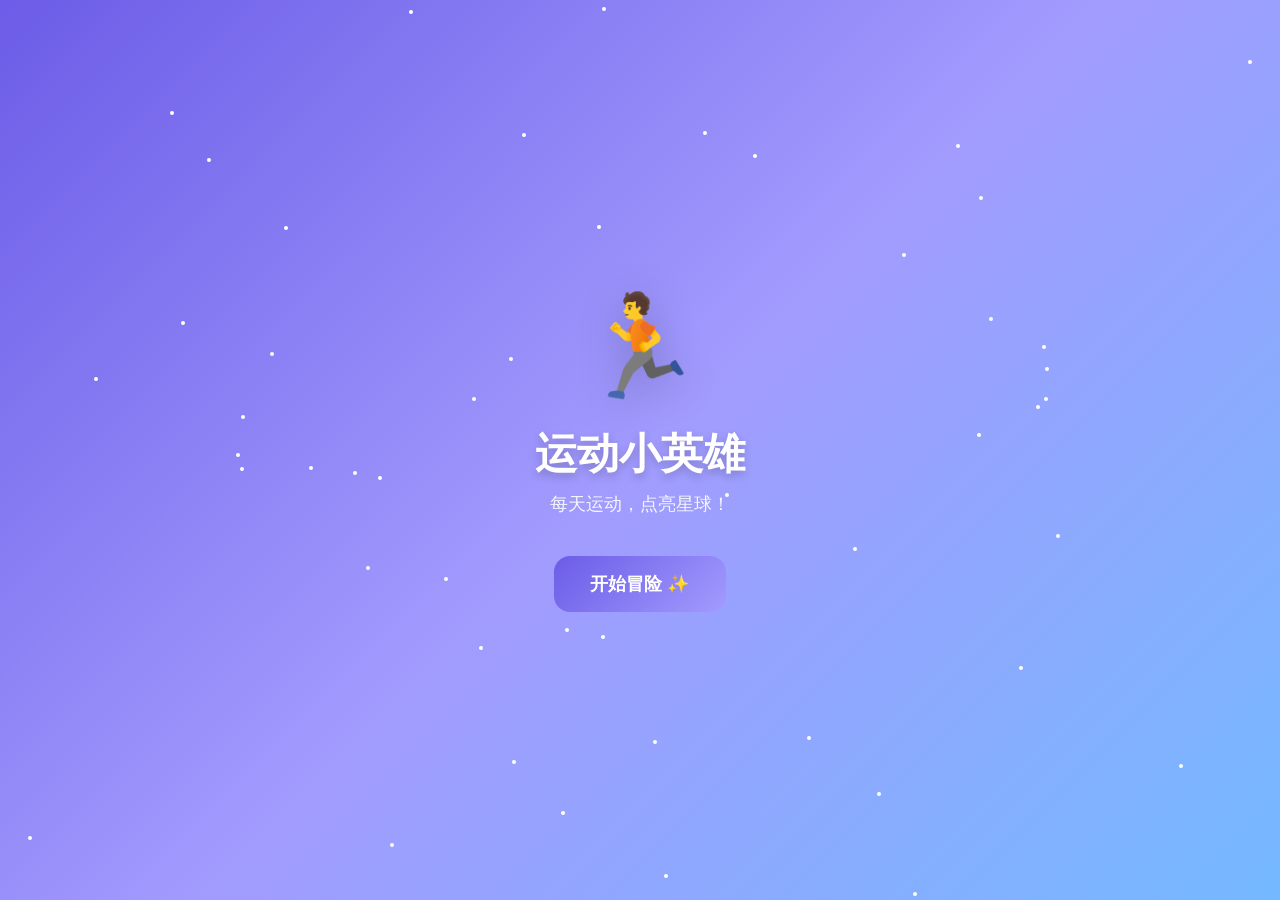
==== commit 9d9996a0: "docs: 添加 README，介绍项目功能与使用方式；清理临时构建脚本" ====
--- a/index-standalone.html
+++ b/index-standalone.html
@@ -5,744 +5,152 @@
   <meta name="viewport" content="width=device-width, initial-scale=1.0">
   <title>运动小英雄</title>
   <style>
-/* ============================================
-   运动小英雄 — 儿童运动打卡小游戏
-   卡通风格 CSS 样式表
-   ============================================ */
-
-/* ---------- CSS 变量（主题色） ---------- */
+/* Sports Hero CSS */
 :root {
-  --primary: #6C5CE7;
-  --primary-light: #A29BFE;
-  --accent: #FF6B6B;
-  --accent-yellow: #FECA57;
-  --success: #00D2D3;
-  --bg-dark: #2C3E50;
-  --bg-light: #F8F9FA;
-  --text-dark: #2D3436;
-  --text-light: #FFFFFF;
-  --card-bg: #FFFFFF;
+  --primary: #6C5CE7; --primary-light: #A29BFE;
+  --accent: #FF6B6B; --success: #00D2D3;
+  --bg-dark: #2C3E50; --bg-light: #F8F9FA;
+  --text-dark: #2D3436; --card-bg: #FFFFFF;
   --shadow: 0 4px 15px rgba(0,0,0,0.1);
-  --radius: 16px;
-  --radius-sm: 10px;
+  --radius: 16px; --radius-sm: 10px;
 }
-
-/* ---------- Reset & Base ---------- */
-* {
-  margin: 0;
-  padding: 0;
-  box-sizing: border-box;
+* { margin:0; padding:0; box-sizing:border-box; }
+body { font-family:'Segoe UI','Microsoft YaHei',sans-serif; background:var(--bg-light); color:var(--text-dark); min-height:100vh; overflow-x:hidden; }
+.page { display:none; min-height:100vh; animation:fadeIn 0.4s ease; }
+.page.active { display:block; }
+@keyframes fadeIn { from{opacity:0;transform:translateY(20px)} to{opacity:1;transform:translateY(0)} }
+.container { max-width:480px; margin:0 auto; padding:20px 16px 100px; }
+
+/* splash */
+#page-splash {
+  background:linear-gradient(135deg,#6C5CE7 0%,#A29BFE 50%,#74B9FF 100%);
+  display:flex; align-items:center; justify-content:center; min-height:100vh;
+  position:relative; overflow:hidden;
 }
-
-body {
-  font-family: 'Segoe UI', 'Microsoft YaHei', sans-serif;
-  background: var(--bg-light);
-  color: var(--text-dark);
-  min-height: 100vh;
-  overflow-x: hidden;
-}
-
-/* ---------- 页面切换 ---------- */
-.page {
-  display: none;
-  min-height: 100vh;
-  animation: fadeIn 0.4s ease;
-}
-.page.active {
-  display: block;
-}
-@keyframes fadeIn {
-  from { opacity: 0; transform: translateY(20px); }
-  to   { opacity: 1; transform: translateY(0); }
-}
-
-/* ---------- 容器 ---------- */
-.container {
-  max-width: 480px;
-  margin: 0 auto;
-  padding: 20px 16px 100px;
-}
-
-/* ---------- 启动页 ---------- */
-#page-splash {
-  background: linear-gradient(135deg, #6C5CE7 0%, #A29BFE 50%, #74B9FF 100%);
-  display: flex;
-  align-items: center;
-  justify-content: center;
-  min-height: 100vh;
-  position: relative;
-  overflow: hidden;
-}
-.splash-container {
-  text-align: center;
-  z-index: 2;
-  animation: bounceIn 1s ease;
-}
-@keyframes bounceIn {
-  0%   { transform: scale(0.3); opacity: 0; }
-  50%  { transform: scale(1.05); }
-  70%  { transform: scale(0.95); }
-  100% { transform: scale(1); opacity: 1; }
-}
-.splash-mascot {
-  font-size: 100px;
-  animation: float 3s ease-in-out infinite;
-  filter: drop-shadow(0 10px 20px rgba(0,0,0,0.2));
-}
-@keyframes float {
-  0%, 100% { transform: translateY(0); }
-  50%      { transform: translateY(-20px); }
-}
-.splash-title {
-  font-size: 42px;
-  color: white;
-  text-shadow: 0 4px 8px rgba(0,0,0,0.2);
-  margin: 20px 0 10px;
-}
-.splash-subtitle {
-  font-size: 18px;
-  color: rgba(255,255,255,0.9);
-  margin-bottom: 40px;
-}
-
-/* 星空背景 */
-.splash-stars {
-  position: absolute;
-  inset: 0;
-  z-index: 1;
-}
-.star {
-  position: absolute;
-  width: 4px;
-  height: 4px;
-  background: white;
-  border-radius: 50%;
-  animation: twinkle 2s ease-in-out infinite;
-}
-@keyframes twinkle {
-  0%, 100% { opacity: 0.3; transform: scale(1); }
-  50%      { opacity: 1; transform: scale(1.5); }
-}
-
-/* ---------- 按钮系统 ---------- */
-.btn {
-  border: none;
-  border-radius: var(--radius-sm);
-  padding: 12px 24px;
-  font-size: 16px;
-  font-weight: 600;
-  cursor: pointer;
-  transition: all 0.3s ease;
-  display: inline-flex;
-  align-items: center;
-  gap: 6px;
-}
-.btn:hover { transform: translateY(-2px); box-shadow: var(--shadow); }
-.btn:active { transform: translateY(0); }
-
-.btn-primary {
-  background: linear-gradient(135deg, var(--primary), var(--primary-light));
-  color: white;
-}
-.btn-secondary {
-  background: var(--bg-light);
-  color: var(--primary);
-  border: 2px solid var(--primary-light);
-}
-.btn-accent {
-  background: linear-gradient(135deg, var(--accent), #FF8E8E);
-  color: white;
-}
-.btn-danger {
-  background: #FF6B6B;
-  color: white;
-}
-.btn-sm { padding: 8px 14px; font-size: 14px; }
-.btn-lg { padding: 16px 36px; font-size: 18px; border-radius: var(--radius); }
-.btn-block { width: 100%; justify-content: center; }
-.btn:disabled {
-  opacity: 0.5;
-  cursor: not-allowed;
-  transform: none !important;
-}
-
-.btn-back {
-  background: none;
-  border: none;
-  font-size: 16px;
-  color: var(--primary);
-  cursor: pointer;
-  margin-bottom: 12px;
-  padding: 8px 0;
-}
-
-/* ---------- 页面标题 ---------- */
-.page-title {
-  font-size: 26px;
-  text-align: center;
-  margin-bottom: 24px;
-  color: var(--bg-dark);
-}
-
-/* ---------- 头像设置页 ---------- */
-.avatar-setup {
-  display: flex;
-  flex-direction: column;
-  align-items: center;
-  gap: 20px;
-  padding: 20px 0;
-}
-.avatar-preview {
-  width: 200px;
-  height: 200px;
-  border-radius: 50%;
-  overflow: hidden;
-  border: 5px solid var(--primary-light);
-  background: linear-gradient(135deg, #DFE6E9, #B2BEC3);
-  display: flex;
-  align-items: center;
-  justify-content: center;
-  cursor: pointer;
-}
-.avatar-placeholder {
-  text-align: center;
-  color: var(--text-dark);
-  opacity: 0.6;
-}
-.avatar-placeholder span { font-size: 48px; display: block; }
-.avatar-placeholder small { font-size: 14px; }
-.nickname-input {
-  width: 100%;
-  max-width: 300px;
-}
-.nickname-input label {
-  display: block;
-  margin-bottom: 8px;
-  font-weight: 600;
-  color: var(--bg-dark);
-}
-.nickname-input input {
-  width: 100%;
-  padding: 14px;
-  border: 2px solid #DFE6E9;
-  border-radius: var(--radius-sm);
-  font-size: 16px;
-  transition: border-color 0.3s;
-}
-.nickname-input input:focus {
-  outline: none;
-  border-color: var(--primary);
-}
-
-/* ---------- 顶部导航栏 ---------- */
-.top-bar {
-  display: flex;
-  align-items: center;
-  justify-content: space-between;
-  padding: 12px 16px;
-  background: white;
-  box-shadow: 0 2px 10px rgba(0,0,0,0.05);
-  position: sticky;
-  top: 0;
-  z-index: 100;
-}
-.user-info {
-  display: flex;
-  align-items: center;
-  gap: 8px;
-  cursor: pointer;
-  font-weight: 600;
-  font-size: 15px;
-}
-.top-avatar-canvas {
-  border-radius: 50%;
-  border: 2px solid var(--primary-light);
-}
-.stats-chip {
-  background: linear-gradient(135deg, #FF6B6B, #EE5A24);
-  color: white;
-  padding: 6px 14px;
-  border-radius: 20px;
-  font-size: 14px;
-}
-
-/* ---------- 星球地图 ---------- */
-.map-container {
-  padding-top: 20px;
-}
-.section-title {
-  text-align: center;
-  font-size: 20px;
-  margin-bottom: 20px;
-  color: var(--bg-dark);
-}
-.planet-grid {
-  display: grid;
-  grid-template-columns: repeat(2, 1fr);
-  gap: 16px;
-}
-.planet-card {
-  background: var(--card-bg);
-  border-radius: var(--radius);
-  padding: 20px;
-  text-align: center;
-  box-shadow: var(--shadow);
-  cursor: pointer;
-  transition: all 0.3s ease;
-  position: relative;
-  overflow: hidden;
-}
-.planet-card:hover {
-  transform: translateY(-5px) scale(1.02);
-}
-.planet-card.locked {
-  filter: grayscale(0.8);
-  opacity: 0.7;
-}
-.planet-icon {
-  font-size: 56px;
-  display: block;
-  margin-bottom: 8px;
-  animation: float 3s ease-in-out infinite;
-}
-.planet-name {
-  font-weight: 700;
-  font-size: 16px;
-  margin-bottom: 4px;
-}
-.planet-stats {
-  font-size: 13px;
-  color: #636E72;
-}
-.planet-progress {
-  margin-top: 10px;
-  height: 6px;
-  background: #DFE6E9;
-  border-radius: 3px;
-  overflow: hidden;
-}
-.planet-progress-bar {
-  height: 100%;
-  background: linear-gradient(90deg, var(--primary), var(--success));
-  border-radius: 3px;
-  transition: width 0.5s ease;
-}
-.planet-lock-badge {
-  position: absolute;
-  top: 10px;
-  right: 10px;
-  font-size: 20px;
-}
-
-/* ---------- 底部导航 ---------- */
-.bottom-nav {
-  position: fixed;
-  bottom: 0;
-  left: 0;
-  right: 0;
-  display: flex;
-  justify-content: space-around;
-  padding: 10px 0;
-  background: white;
-  box-shadow: 0 -2px 10px rgba(0,0,0,0.05);
-  z-index: 100;
-  max-width: 480px;
-  margin: 0 auto;
-}
-.nav-btn {
-  background: none;
-  border: none;
-  font-size: 14px;
-  padding: 8px 12px;
-  cursor: pointer;
-  border-radius: var(--radius-sm);
-  transition: all 0.3s;
-  color: #636E72;
-}
-.nav-btn.active {
-  background: var(--primary);
-  color: white;
-}
-
-/* ---------- 打卡页 ---------- */
-.checkin-photo {
-  margin-bottom: 24px;
-}
-.photo-upload-area {
-  width: 100%;
-  height: 200px;
-  border: 3px dashed var(--primary-light);
-  border-radius: var(--radius);
-  display: flex;
-  flex-direction: column;
-  align-items: center;
-  justify-content: center;
-  gap: 8px;
-  cursor: pointer;
-  transition: all 0.3s;
-  color: var(--primary);
-  font-size: 16px;
-}
-.photo-upload-area:hover {
-  background: rgba(108, 92, 231, 0.05);
-  border-color: var(--primary);
-}
-.upload-icon { font-size: 48px; }
-.photo-preview {
-  width: 100%;
-  height: 200px;
-  object-fit: cover;
-  border-radius: var(--radius);
-}
-
-.checkin-sport-select {
-  margin-bottom: 24px;
-}
-.checkin-sport-select h3 {
-  margin-bottom: 12px;
-  font-size: 16px;
-}
-.sport-options {
-  display: grid;
-  grid-template-columns: repeat(3, 1fr);
-  gap: 10px;
-}
-.sport-option {
-  padding: 14px 8px;
-  border: 2px solid #DFE6E9;
-  border-radius: var(--radius-sm);
-  text-align: center;
-  cursor: pointer;
-  transition: all 0.3s;
-  font-size: 14px;
-}
-.sport-option:hover { border-color: var(--primary-light); }
-.sport-option.selected {
-  border-color: var(--primary);
-  background: rgba(108, 92, 231, 0.1);
-}
-.sport-option .sport-icon { font-size: 32px; display: block; margin-bottom: 4px; }
-
-.checkin-data-input {
-  margin-bottom: 24px;
-}
-.checkin-data-input h3 {
-  margin-bottom: 12px;
-  font-size: 16px;
-}
-.data-input-group {
-  display: flex;
-  align-items: center;
-  gap: 10px;
-}
-.data-input-group input {
-  flex: 1;
-  padding: 14px;
-  border: 2px solid #DFE6E9;
-  border-radius: var(--radius-sm);
-  font-size: 18px;
-  text-align: center;
-}
-.data-input-group input:focus {
-  outline: none;
-  border-color: var(--primary);
-}
-.data-unit {
-  font-size: 16px;
-  font-weight: 600;
-  color: var(--primary);
-  min-width: 40px;
-}
-.data-input-extra {
-  margin-top: 12px;
-}
-
-.checkin-note {
-  margin-bottom: 24px;
-}
-.checkin-note label {
-  display: block;
-  margin-bottom: 8px;
-  font-weight: 600;
-}
-.checkin-note textarea {
-  width: 100%;
-  padding: 14px;
-  border: 2px solid #DFE6E9;
-  border-radius: var(--radius-sm);
-  font-size: 15px;
-  resize: vertical;
-  min-height: 80px;
-  font-family: inherit;
-}
-.checkin-note textarea:focus {
-  outline: none;
-  border-color: var(--primary);
-}
-
-/* ---------- 日记页 ---------- */
-.diary-list {
-  display: flex;
-  flex-direction: column;
-  gap: 16px;
-}
-.diary-entry {
-  background: var(--card-bg);
-  border-radius: var(--radius);
-  padding: 16px;
-  box-shadow: var(--shadow);
-  display: flex;
-  gap: 14px;
-  animation: slideIn 0.4s ease;
-}
-@keyframes slideIn {
-  from { opacity: 0; transform: translateX(-20px); }
-  to   { opacity: 1; transform: translateX(0); }
-}
-.diary-photo {
-  width: 80px;
-  height: 80px;
-  object-fit: cover;
-  border-radius: var(--radius-sm);
-  flex-shrink: 0;
-}
-.diary-info {
-  flex: 1;
-}
-.diary-date {
-  font-size: 13px;
-  color: #636E72;
-  margin-bottom: 4px;
-}
-.diary-sport {
-  font-weight: 700;
-  font-size: 16px;
-  margin-bottom: 4px;
-}
-.diary-data {
-  font-size: 14px;
-  color: var(--primary);
-  font-weight: 600;
-}
-.diary-note {
-  font-size: 13px;
-  color: #636E72;
-  margin-top: 6px;
-  font-style: italic;
-}
-.empty-state {
-  text-align: center;
-  padding: 60px 20px;
-  color: #636E72;
-}
-.empty-icon { font-size: 64px; display: block; margin-bottom: 16px; }
-
-/* ---------- 勋章页 ---------- */
-.badges-grid {
-  display: grid;
-  grid-template-columns: repeat(3, 1fr);
-  gap: 16px;
-}
-.badge-card {
-  background: var(--card-bg);
-  border-radius: var(--radius);
-  padding: 20px 10px;
-  text-align: center;
-  box-shadow: var(--shadow);
-  transition: all 0.3s;
-}
-.badge-card:hover { transform: scale(1.05); }
-.badge-card.locked {
-  filter: grayscale(1);
-  opacity: 0.4;
-}
-.badge-icon {
-  font-size: 48px;
-  display: block;
-  margin-bottom: 8px;
-}
-.badge-name {
-  font-weight: 600;
-  font-size: 13px;
-}
-.badge-desc {
-  font-size: 11px;
-  color: #636E72;
-  margin-top: 4px;
-}
-
-/* ---------- 个人中心 ---------- */
-.profile-card {
-  text-align: center;
-  padding: 30px 20px;
-  background: linear-gradient(135deg, var(--primary), var(--primary-light));
-  border-radius: var(--radius);
-  color: white;
-  margin-bottom: 24px;
-}
-.profile-card canvas {
-  border-radius: 50%;
-  border: 4px solid white;
-  margin-bottom: 12px;
-}
-.profile-card h3 {
-  font-size: 22px;
-  margin-bottom: 4px;
-}
-.profile-join-date {
-  opacity: 0.8;
-  font-size: 14px;
-}
-
-.profile-stats {
-  display: grid;
-  grid-template-columns: repeat(3, 1fr);
-  gap: 12px;
-  margin-bottom: 24px;
-}
-.stat-card {
-  background: var(--card-bg);
-  border-radius: var(--radius-sm);
-  padding: 16px;
-  text-align: center;
-  box-shadow: var(--shadow);
-}
-.stat-number {
-  display: block;
-  font-size: 28px;
-  font-weight: 800;
-  color: var(--primary);
-}
-.stat-label {
-  font-size: 13px;
-  color: #636E72;
-}
-
-.profile-section {
-  margin-bottom: 24px;
-}
-.profile-section h3 {
-  margin-bottom: 12px;
-  font-size: 16px;
-}
-.report-chart {
-  display: flex;
-  align-items: flex-end;
-  gap: 6px;
-  height: 150px;
-  padding: 10px;
-  background: var(--card-bg);
-  border-radius: var(--radius-sm);
-  box-shadow: var(--shadow);
-}
-.chart-bar {
-  flex: 1;
-  background: linear-gradient(0deg, var(--primary), var(--primary-light));
-  border-radius: 4px 4px 0 0;
-  min-height: 4px;
-  position: relative;
-  transition: height 0.5s ease;
-}
-.chart-bar-label {
-  position: absolute;
-  bottom: -20px;
-  left: 50%;
-  transform: translateX(-50%);
-  font-size: 10px;
-  color: #636E72;
-  white-space: nowrap;
-}
-
-.profile-actions {
-  display: flex;
-  gap: 12px;
-}
-.profile-actions .btn { flex: 1; }
-
-/* ---------- 弹窗 ---------- */
-.modal-overlay {
-  position: fixed;
-  inset: 0;
-  background: rgba(0,0,0,0.5);
-  display: flex;
-  align-items: center;
-  justify-content: center;
-  z-index: 999;
-  animation: fadeIn 0.3s ease;
-}
-.modal-content {
-  background: white;
-  border-radius: var(--radius);
-  padding: 30px;
-  max-width: 360px;
-  width: 90%;
-  text-align: center;
-  position: relative;
-  animation: popIn 0.4s ease;
-}
-@keyframes popIn {
-  0%   { transform: scale(0.5); opacity: 0; }
-  80%  { transform: scale(1.05); }
-  100% { transform: scale(1); opacity: 1; }
-}
-.modal-close {
-  position: absolute;
-  top: 12px;
-  right: 16px;
-  background: none;
-  border: none;
-  font-size: 24px;
-  cursor: pointer;
-  color: #636E72;
-}
-
-.success-animation {
-  font-size: 72px;
-  animation: celebrate 1s ease infinite;
-}
-@keyframes celebrate {
-  0%, 100% { transform: scale(1) rotate(0deg); }
-  25%      { transform: scale(1.2) rotate(-5deg); }
-  75%      { transform: scale(1.2) rotate(5deg); }
-}
-.badge-unlock {
-  margin-top: 16px;
-  padding: 12px;
-  background: linear-gradient(135deg, #FECA57, #FF9F43);
-  border-radius: var(--radius-sm);
-  color: white;
-}
-.badge-unlock span {
-  font-size: 48px;
-  display: block;
-  margin-top: 8px;
-}
-
-/* ---------- 粒子特效容器 ---------- */
-.particles-container {
-  position: fixed;
-  inset: 0;
-  pointer-events: none;
-  z-index: 1000;
-}
-.particle {
-  position: absolute;
-  width: 8px;
-  height: 8px;
-  border-radius: 50%;
-  animation: particleFly 1s ease-out forwards;
-}
-@keyframes particleFly {
-  0%   { opacity: 1; transform: translate(0, 0) scale(1); }
-  100% { opacity: 0; transform: translate(var(--dx), var(--dy)) scale(0); }
-}
-
-/* ---------- 响应式 ---------- */
-@media (max-width: 400px) {
-  .splash-title { font-size: 32px; }
-  .planet-grid { grid-template-columns: 1fr; }
-  .sport-options { grid-template-columns: repeat(2, 1fr); }
-  .badges-grid { grid-template-columns: repeat(2, 1fr); }
+.splash-container { text-align:center; z-index:2; animation:bounceIn 1s ease; }
+@keyframes bounceIn { 0%{transform:scale(0.3);opacity:0} 50%{transform:scale(1.05)} 70%{transform:scale(0.95)} 100%{transform:scale(1);opacity:1} }
+.splash-mascot { font-size:100px; animation:float 3s ease-in-out infinite; filter:drop-shadow(0 10px 20px rgba(0,0,0,0.2)); }
+@keyframes float { 0%,100%{transform:translateY(0)} 50%{transform:translateY(-20px)} }
+.splash-title { font-size:42px; color:white; text-shadow:0 4px 8px rgba(0,0,0,0.2); margin:20px 0 10px; }
+.splash-subtitle { font-size:18px; color:rgba(255,255,255,0.9); margin-bottom:40px; }
+.splash-stars { position:absolute; inset:0; z-index:1; }
+.star { position:absolute; width:4px; height:4px; background:white; border-radius:50%; animation:twinkle 2s ease-in-out infinite; }
+@keyframes twinkle { 0%,100%{opacity:0.3;transform:scale(1)} 50%{opacity:1;transform:scale(1.5)} }
+
+/* buttons */
+.btn { border:none; border-radius:var(--radius-sm); padding:12px 24px; font-size:16px; font-weight:600; cursor:pointer; transition:all 0.3s ease; display:inline-flex; align-items:center; gap:6px; }
+.btn:hover { transform:translateY(-2px); box-shadow:var(--shadow); }
+.btn-primary { background:linear-gradient(135deg,var(--primary),var(--primary-light)); color:white; }
+.btn-secondary { background:var(--bg-light); color:var(--primary); border:2px solid var(--primary-light); }
+.btn-accent { background:linear-gradient(135deg,var(--accent),#FF8E8E); color:white; }
+.btn-danger { background:#FF6B6B; color:white; }
+.btn-sm { padding:8px 14px; font-size:14px; }
+.btn-lg { padding:16px 36px; font-size:18px; border-radius:var(--radius); }
+.btn-block { width:100%; justify-content:center; }
+.btn:disabled { opacity:0.5; cursor:not-allowed; transform:none !important; }
+.btn-back { background:none; border:none; font-size:16px; color:var(--primary); cursor:pointer; margin-bottom:12px; padding:8px 0; }
+
+/* avatar setup */
+.avatar-setup { display:flex; flex-direction:column; align-items:center; gap:20px; padding:20px 0; }
+.avatar-preview { width:200px; height:200px; border-radius:50%; overflow:hidden; border:5px solid var(--primary-light); background:linear-gradient(135deg,#DFE6E9,#B2BEC3); display:flex; align-items:center; justify-content:center; cursor:pointer; }
+.avatar-placeholder { text-align:center; color:var(--text-dark); opacity:0.6; }
+.avatar-placeholder span { font-size:48px; display:block; }
+.avatar-placeholder small { font-size:14px; }
+.nickname-input { width:100%; max-width:300px; }
+.nickname-input label { display:block; margin-bottom:8px; font-weight:600; }
+.nickname-input input { width:100%; padding:14px; border:2px solid #DFE6E9; border-radius:var(--radius-sm); font-size:16px; }
+.nickname-input input:focus { outline:none; border-color:var(--primary); }
+
+/* top bar */
+.top-bar { display:flex; align-items:center; justify-content:space-between; padding:12px 16px; background:white; box-shadow:0 2px 10px rgba(0,0,0,0.05); position:sticky; top:0; z-index:100; }
+.user-info { display:flex; align-items:center; gap:8px; cursor:pointer; font-weight:600; font-size:15px; }
+.top-avatar-canvas { border-radius:50%; border:2px solid var(--primary-light); }
+.stats-chip { background:linear-gradient(135deg,#FF6B6B,#EE5A24); color:white; padding:6px 14px; border-radius:20px; font-size:14px; }
+
+/* planet grid */
+.planet-grid { display:grid; grid-template-columns:repeat(2,1fr); gap:16px; }
+.planet-card { background:var(--card-bg); border-radius:var(--radius); padding:20px; text-align:center; box-shadow:var(--shadow); cursor:pointer; transition:all 0.3s ease; position:relative; overflow:hidden; }
+.planet-card:hover { transform:translateY(-5px) scale(1.02); }
+.planet-card.locked { filter:grayscale(0.8); opacity:0.7; }
+.planet-icon { font-size:56px; display:block; margin-bottom:8px; animation:float 3s ease-in-out infinite; }
+.planet-name { font-weight:700; font-size:16px; margin-bottom:4px; }
+.planet-stats { font-size:13px; color:#636E72; }
+.planet-progress { margin-top:10px; height:6px; background:#DFE6E9; border-radius:3px; overflow:hidden; }
+.planet-progress-bar { height:100%; background:linear-gradient(90deg,var(--primary),var(--success)); border-radius:3px; transition:width 0.5s ease; }
+
+/* bottom nav */
+.bottom-nav { position:fixed; bottom:0; left:0; right:0; display:flex; justify-content:space-around; padding:10px 0; background:white; box-shadow:0 -2px 10px rgba(0,0,0,0.05); z-index:100; max-width:480px; margin:0 auto; }
+.nav-btn { background:none; border:none; font-size:14px; padding:8px 12px; cursor:pointer; border-radius:var(--radius-sm); transition:all 0.3s; color:#636E72; }
+.nav-btn.active { background:var(--primary); color:white; }
+
+/* checkin page */
+.photo-upload-area { width:100%; height:200px; border:3px dashed var(--primary-light); border-radius:var(--radius); display:flex; flex-direction:column; align-items:center; justify-content:center; gap:8px; cursor:pointer; transition:all 0.3s; color:var(--primary); font-size:16px; }
+.photo-upload-area:hover { background:rgba(108,92,231,0.05); border-color:var(--primary); }
+.upload-icon { font-size:48px; }
+.photo-preview { width:100%; height:200px; object-fit:cover; border-radius:var(--radius); }
+.sport-options { display:grid; grid-template-columns:repeat(3,1fr); gap:10px; }
+.sport-option { padding:14px 8px; border:2px solid #DFE6E9; border-radius:var(--radius-sm); text-align:center; cursor:pointer; transition:all 0.3s; font-size:14px; }
+.sport-option:hover { border-color:var(--primary-light); }
+.sport-option.selected { border-color:var(--primary); background:rgba(108,92,231,0.1); }
+.sport-icon { font-size:32px; display:block; margin-bottom:4px; }
+.data-input-group { display:flex; align-items:center; gap:10px; }
+.data-input-group input { flex:1; padding:14px; border:2px solid #DFE6E9; border-radius:var(--radius-sm); font-size:18px; text-align:center; }
+.data-input-group input:focus { outline:none; border-color:var(--primary); }
+.data-unit { font-size:16px; font-weight:600; color:var(--primary); min-width:40px; }
+.checkin-note label { display:block; margin-bottom:8px; font-weight:600; }
+.checkin-note textarea { width:100%; padding:14px; border:2px solid #DFE6E9; border-radius:var(--radius-sm); font-size:15px; resize:vertical; min-height:80px; font-family:inherit; }
+.checkin-note textarea:focus { outline:none; border-color:var(--primary); }
+
+/* diary */
+.diary-list { display:flex; flex-direction:column; gap:16px; }
+.diary-entry { background:var(--card-bg); border-radius:var(--radius); padding:16px; box-shadow:var(--shadow); display:flex; gap:14px; animation:slideIn 0.4s ease; }
+@keyframes slideIn { from{opacity:0;transform:translateX(-20px)} to{opacity:1;transform:translateX(0)} }
+.diary-photo { width:80px; height:80px; object-fit:cover; border-radius:var(--radius-sm); flex-shrink:0; }
+.diary-info { flex:1; }
+.diary-date { font-size:13px; color:#636E72; margin-bottom:4px; }
+.diary-sport { font-weight:700; font-size:16px; margin-bottom:4px; }
+.diary-data { font-size:14px; color:var(--primary); font-weight:600; }
+.empty-state { text-align:center; padding:60px 20px; color:#636E72; }
+.empty-icon { font-size:64px; display:block; margin-bottom:16px; }
+
+/* badges */
+.badges-grid { display:grid; grid-template-columns:repeat(3,1fr); gap:16px; }
+.badge-card { background:var(--card-bg); border-radius:var(--radius); padding:20px 10px; text-align:center; box-shadow:var(--shadow); transition:all 0.3s; }
+.badge-card:hover { transform:scale(1.05); }
+.badge-card.locked { filter:grayscale(1); opacity:0.4; }
+.badge-icon { font-size:48px; display:block; margin-bottom:8px; }
+
+/* profile */
+.profile-card { text-align:center; padding:30px 20px; background:linear-gradient(135deg,var(--primary),var(--primary-light)); border-radius:var(--radius); color:white; margin-bottom:24px; }
+.profile-card canvas { border-radius:50%; border:4px solid white; margin-bottom:12px; }
+.profile-stats { display:grid; grid-template-columns:repeat(3,1fr); gap:12px; margin-bottom:24px; }
+.stat-card { background:var(--card-bg); border-radius:var(--radius-sm); padding:16px; text-align:center; box-shadow:var(--shadow); }
+.stat-number { display:block; font-size:28px; font-weight:800; color:var(--primary); }
+.stat-label { font-size:13px; color:#636E72; }
+.report-chart { display:flex; align-items:flex-end; gap:6px; height:150px; padding:10px; background:var(--card-bg); border-radius:var(--radius-sm); box-shadow:var(--shadow); }
+.chart-bar { flex:1; background:linear-gradient(0deg,var(--primary),var(--primary-light)); border-radius:4px 4px 0 0; min-height:4px; position:relative; transition:height 0.5s ease; }
+.chart-bar-label { position:absolute; bottom:-20px; left:50%; transform:translateX(-50%); font-size:10px; color:#636E72; white-space:nowrap; }
+
+/* modals */
+.modal-overlay { position:fixed; inset:0; background:rgba(0,0,0,0.5); display:flex; align-items:center; justify-content:center; z-index:999; animation:fadeIn 0.3s ease; }
+.modal-content { background:white; border-radius:var(--radius); padding:30px; max-width:360px; width:90%; text-align:center; position:relative; animation:popIn 0.4s ease; }
+@keyframes popIn { 0%{transform:scale(0.5);opacity:0} 80%{transform:scale(1.05)} 100%{transform:scale(1);opacity:1} }
+.modal-close { position:absolute; top:12px; right:16px; background:none; border:none; font-size:24px; cursor:pointer; color:#636E72; }
+.success-animation { font-size:72px; animation:celebrate 1s ease infinite; }
+@keyframes celebrate { 0%,100%{transform:scale(1) rotate(0deg)} 25%{transform:scale(1.2) rotate(-5deg)} 75%{transform:scale(1.2) rotate(5deg)} }
+.badge-unlock { margin-top:16px; padding:12px; background:linear-gradient(135deg,#FECA57,#FF9F43); border-radius:var(--radius-sm); color:white; }
+
+/* particles */
+.particles-container { position:fixed; inset:0; pointer-events:none; z-index:1000; }
+.particle { position:absolute; width:8px; height:8px; border-radius:50%; animation:particleFly 1s ease-out forwards; }
+@keyframes particleFly { 0%{opacity:1;transform:translate(0,0) scale(1)} 100%{opacity:0;transform:translate(var(--dx),var(--dy)) scale(0)} }
+
+/* responsive */
+@media (max-width:400px) {
+  .splash-title { font-size:32px; }
+  .planet-grid { grid-template-columns:1fr; }
+  .sport-options { grid-template-columns:repeat(2,1fr); }
+  .badges-grid { grid-template-columns:repeat(2,1fr); }
 }
 
   </style>
@@ -903,841 +311,384 @@
   </div>
 
   <script>
-/**
- * Storage — 本地数据存储模块
- * 使用 LocalStorage 持久化所有数据
- */
-
 const Storage = (() => {
-  const KEYS = {
-    USER: 'rungogo_user',
-    RECORDS: 'rungogo_records',
-    BADGES: 'rungogo_badges',
-  };
-
-  // 运动类型配置
+  const KEYS = { USER:'rungogo_user', RECORDS:'rungogo_records', BADGES:'rungogo_badges' };
   const SPORT_TYPES = [
-    { id: 'football',  name: '足球', icon: '⚽', unit: '分钟', unitLabel: '运动时长', dataField: 'duration' },
-    { id: 'basketball', name: '篮球', icon: '🏀', unit: '分钟', unitLabel: '运动时长', dataField: 'duration' },
-    { id: 'rope',       name: '跳绳', icon: '🏃', unit: '次',   unitLabel: '跳绳次数', dataField: 'count' },
-    { id: 'running',    name: '跑步', icon: '🏃♂️', unit: 'km',  unitLabel: '跑步距离', dataField: 'distance', extra: { unit: '分钟', label: '用时', field: 'duration' } },
-    { id: 'swimming',   name: '游泳', icon: '🏊', unit: '米',   unitLabel: '游泳距离', dataField: 'distance' },
-    { id: 'pushup',     name: '俯卧撑', icon: '💪', unit: '个', unitLabel: '完成个数', dataField: 'count' },
-    { id: 'situp',      name: '仰卧起坐', icon: '🧘', unit: '个', unitLabel: '完成个数', dataField: 'count' },
-    { id: 'cycling',    name: '骑车', icon: '🚴', unit: 'km',  unitLabel: '骑行距离', dataField: 'distance' },
-    { id: 'custom',     name: '自定义', icon: '🌟', unit: '',   unitLabel: '请输入数据', dataField: 'custom' },
+    {id:'football', name:'\u8db3\u7403', icon:'\u26bd', unit:'\u5206\u949f', unitLabel:'\u8fd0\u52a8\u65f6\u957f', dataField:'duration'},
+    {id:'basketball', name:'\u7bee\u7403', icon:'\uD83C\uDFC0', unit:'\u5206\u949f', unitLabel:'\u8fd0\u52a8\u65f6\u957f', dataField:'duration'},
+    {id:'rope', name:'\u8df3\u7ef3', icon:'\uD83C\uDFC3', unit:'\u6b21', unitLabel:'\u8df3\u7ef3\u6b21\u6570', dataField:'count'},
+    {id:'running', name:'\u8dd1\u6b65', icon:'\uD83C\uDFC3\u200d\u2642\uFE0F', unit:'km', unitLabel:'\u8dd1\u6b65\u8ddd\u79bb', dataField:'distance', extra:{unit:'\u5206\u949f',label:'\u7528\u65f6',field:'duration'}},
+    {id:'swimming', name:'\u6e38\u6cf3', icon:'\uD83C\uDFCA', unit:'\u7c73', unitLabel:'\u6e38\u6cf3\u8ddd\u79bb', dataField:'distance'},
+    {id:'pushup', name:'\u4f8f\u5367\u6491', icon:'\uD83D\uDCAA', unit:'\u4e2a', unitLabel:'\u5b8c\u6210\u4e2a\u6570', dataField:'count'},
+    {id:'situp', name:'\u4ef5\u5367\u8d77\u5750', icon:'\uD83E\uDDB8', unit:'\u4e2a', unitLabel:'\u5b8c\u6210\u4e2a\u6570', dataField:'count'},
+    {id:'cycling', name:'\u9a91\u8f66', icon:'\uD83D\uDEB4', unit:'km', unitLabel:'\u9a91\u884c\u8ddd\u79bb', dataField:'distance'},
+    {id:'custom', name:'\u81ea\u5b9a\u4e49', icon:'\uD83C\uDF1F', unit:'', unitLabel:'\u8bf7\u8f93\u5165\u6570\u636e', dataField:'custom'}
   ];
-
-  // 星球配置
   const PLANETS = [
-    { id: 'football',  name: '足球星',   icon: '⚽', color: '#00B894' },
-    { id: 'basketball', name: '篮球星',   icon: '🏀', color: '#E17055' },
-    { id: 'rope',       name: '跳跃星',   icon: '🏃', color: '#6C5CE7' },
-    { id: 'running',    name: '跑步星',   icon: '🏃♂️', color: '#0984E3' },
-    { id: 'swimming',   name: '游泳星',   icon: '🏊', color: '#00CEC9' },
-    { id: 'strength',   name: '力量星',   icon: '💪', color: '#FDCB6E' },
+    {id:'football', name:'\u8db3\u7403\u661f', icon:'\u26bd', color:'#00B894'},
+    {id:'basketball', name:'\u7bee\u7403\u661f', icon:'\uD83C\uDFC0', color:'#E17055'},
+    {id:'rope', name:'\u8df3\u8dc3\u661f', icon:'\uD83C\uDFC3', color:'#6C5CE7'},
+    {id:'running', name:'\u8dd1\u6b65\u661f', icon:'\uD83C\uDFC3\u200d\u2642\uFE0F', color:'#0984E3'},
+    {id:'swimming', name:'\u6e38\u6cf3\u661f', icon:'\uD83C\uDFCA', color:'#00CEC9'},
+    {id:'strength', name:'\u529b\u91cf\u661f', icon:'\uD83D\uDCAA', color:'#FDCB6E'}
   ];
-
-  // 勋章配置
   const BADGE_DEFS = [
-    { id: 'first_checkin', icon: '🥇', name: '初次出发', desc: '完成第一次打卡', condition: (records) => records.length >= 1 },
-    { id: 'streak_3',     icon: '🔥', name: '三天小火', desc: '连续打卡3天', condition: (_, user) => user.streak >= 3 },
-    { id: 'streak_7',     icon: '🔥', name: '一周火焰', desc: '连续打卡7天', condition: (_, user) => user.streak >= 7 },
-    { id: 'streak_30',    icon: '🌋', name: '月度强者', desc: '连续打卡30天', condition: (_, user) => user.streak >= 30 },
-    { id: 'sport_5',      icon: '🌟', name: '全能新星', desc: '完成5种不同运动', condition: (records) => new Set(records.map(r => r.sportId)).size >= 5 },
-    { id: 'count_10',     icon: '⚽', name: '足球小将', desc: '足球打卡10次', condition: (records) => records.filter(r => r.sportId === 'football').length >= 10 },
-    { id: 'count_10_run', icon: '🏃', name: '跑步达人', desc: '跑步打卡10次', condition: (records) => records.filter(r => r.sportId === 'running').length >= 10 },
-    { id: 'total_20',     icon: '🏆', name: '运动之星', desc: '累计打卡20次', condition: (records) => records.length >= 20 },
-    { id: 'total_50',     icon: '👑', name: '超级英雄', desc: '累计打卡50次', condition: (records) => records.length >= 50 },
+    {id:'first_checkin', icon:'\uD83C\uDF47', name:'\u521d\u6b21\u51fa\u53d1', desc:'\u5b8c\u6210\u7b2c\u4e00\u6b21\u6253\u5361', condition:(records)=>records.length>=1},
+    {id:'streak_3', icon:'\uD83D\uDD25', name:'\u4e09\u5929\u5c0f\u706b', desc:'\u8fde\u7eed\u6253\u5361 3 \u5929', condition:(_,user)=>user.streak>=3},
+    {id:'streak_7', icon:'\uD83D\uDD25', name:'\u4e00\u5468\u706b\u7130', desc:'\u8fde\u7eed\u6253\u5361 7 \u5929', condition:(_,user)=>user.streak>=7},
+    {id:'streak_30', icon:'\uD83C\uDF0B', name:'\u6708\u5ea6\u5f3a\u8005', desc:'\u8fde\u7eed\u6253\u5361 30 \u5929', condition:(_,user)=>user.streak>=30},
+    {id:'sport_5', icon:'\uD83C\uDF1F', name:'\u5168\u80fd\u65b0\u661f', desc:'\u5b8c\u6210 5 \u79cd\u4e0d\u540c\u8fd0\u52a8', condition:(records)=>new Set(records.map(r=>r.sportId)).size>=5},
+    {id:'total_20', icon:'\uD83C\uDFC6', name:'\u8fd0\u52a8\u4e4b\u661f', desc:'\u7d2f\u8ba1\u6253\u5361 20 \u6b21', condition:(records)=>records.length>=20},
+    {id:'total_50', icon:'\uD83C\uDF51', name:'\u8d85\u7ea7\u82f1\u96c4', desc:'\u7d2f\u8ba1\u6253\u5361 50 \u6b21', condition:(records)=>records.length>=50}
   ];
-
-  function get(key) {
-    try { return JSON.parse(localStorage.getItem(key)); }
-    catch { return null; }
-  }
-  function set(key, val) {
-    localStorage.setItem(key, JSON.stringify(val));
-  }
-
-  function getUser() { return get(KEYS.USER) || null; }
-  function saveUser(user) { set(KEYS.USER, user); }
-
-  function getRecords() { return get(KEYS.RECORDS) || []; }
-  function addRecord(record) {
-    const records = getRecords();
-    record.id = Date.now().toString();
-    record.date = new Date().toISOString();
+  function get(key){ try{return JSON.parse(localStorage.getItem(key))}catch(e){return null} }
+  function set(key,val){ localStorage.setItem(key,JSON.stringify(val)) }
+  function getUser(){ return get(KEYS.USER)||null }
+  function saveUser(user){ set(KEYS.USER,user) }
+  function getRecords(){ return get(KEYS.RECORDS)||[] }
+  function addRecord(record){
+    const records=getRecords();
+    record.id=Date.now().toString();
+    record.date=new Date().toISOString();
     records.push(record);
-    set(KEYS.RECORDS, records);
+    set(KEYS.RECORDS,records);
     updateStreak();
     return record;
   }
-
-  function updateStreak() {
-    const user = getUser();
-    if (!user) return;
-    const records = getRecords();
-    if (records.length === 0) { user.streak = 0; saveUser(user); return; }
-    const dates = [...new Set(records.map(r => r.date.slice(0, 10)))].sort();
-    let streak = 0;
-    const today = new Date().toISOString().slice(0, 10);
-    const yesterday = new Date(Date.now() - 86400000).toISOString().slice(0, 10);
-    if (dates.includes(today) || dates.includes(yesterday)) {
-      streak = 1;
-      for (let i = dates.length - 2; i >= 0; i--) {
-        const cur = new Date(dates[i + 1]);
-        const prev = new Date(dates[i]);
-        const diff = (cur - prev) / 86400000;
-        if (diff === 1) streak++;
-        else break;
+  function updateStreak(){
+    const user=getUser(); if(!user)return;
+    const records=getRecords();
+    if(records.length===0){user.streak=0;saveUser(user);return}
+    const dates=[...new Set(records.map(r=>r.date.slice(0,10)))].sort();
+    let streak=0;
+    const today=new Date().toISOString().slice(0,10);
+    const yesterday=new Date(Date.now()-86400000).toISOString().slice(0,10);
+    if(dates.includes(today)||dates.includes(yesterday)){
+      streak=1;
+      for(let i=dates.length-2;i>=0;i--){
+        const cur=new Date(dates[i+1]); const prev=new Date(dates[i]);
+        if((cur-prev)/86400000===1)streak++; else break;
       }
     }
-    user.streak = streak;
-    saveUser(user);
-  }
-
-  function getUnlockedBadges() { return get(KEYS.BADGES) || []; }
-  function checkBadges() {
-    const records = getRecords();
-    const user = getUser();
-    const unlocked = getUnlockedBadges();
-    const newlyUnlocked = [];
-    BADGE_DEFS.forEach(def => {
-      if (!unlocked.includes(def.id)) {
-        if (def.condition(records, user || {})) {
-          unlocked.push(def.id);
-          newlyUnlocked.push(def);
-        }
+    user.streak=streak; saveUser(user);
+  }
+  function getUnlockedBadges(){ return get(KEYS.BADGES)||[] }
+  function checkBadges(){
+    const records=getRecords(); const user=getUser();
+    const unlocked=getUnlockedBadges(); const newly=[];
+    BADGE_DEFS.forEach(def=>{
+      if(!unlocked.includes(def.id)&&def.condition(records,user||{})){
+        unlocked.push(def.id); newly.push(def);
       }
     });
-    set(KEYS.BADGES, unlocked);
-    return newlyUnlocked;
-  }
-
-  function initIfNew() {
-    if (!getUser()) {
-      saveUser({ nickname: '', avatarDataURL: null, joinDate: new Date().toISOString(), streak: 0 });
-    }
-  }
-
-  function resetAll() {
-    Object.values(KEYS).forEach(k => localStorage.removeItem(k));
-  }
-
-  function exportAll() {
-    return { user: getUser(), records: getRecords(), badges: getUnlockedBadges(), exportDate: new Date().toISOString() };
-  }
-
-  return { SPORT_TYPES, PLANETS, BADGE_DEFS, KEYS, get, set, getUser, saveUser, getRecords, addRecord, getUnlockedBadges, checkBadges, updateStreak, initIfNew, resetAll, exportAll };
+    set(KEYS.BADGES,unlocked); return newly;
+  }
+  function initIfNew(){ if(!getUser()) saveUser({nickname:'',avatarDataURL:null,joinDate:new Date().toISOString(),streak:0}) }
+  function resetAll(){ Object.values(KEYS).forEach(k=>localStorage.removeItem(k)) }
+  function exportAll(){ return {user:getUser(),records:getRecords(),badges:getUnlockedBadges(),exportDate:new Date().toISOString()} }
+  return {SPORT_TYPES,PLANETS,BADGE_DEFS,KEYS,get,set,getUser,saveUser,getRecords,addRecord,getUnlockedBadges,checkBadges,updateStreak,initIfNew,resetAll,exportAll};
 })();
 
-/**
- * Avatar — 头像生成与处理模块
- * 处理照片上传、Canvas 绘制卡通风格头像
- */
-
 const Avatar = (() => {
-  /**
-   * 处理头像上传（在设置页）
-   */
-  function handleUpload(event) {
-    const file = event.target.files[0];
-    if (!file) return;
-    const reader = new FileReader();
-    reader.onload = (e) => {
-      const img = new Image();
-      img.onload = () => {
-        drawAvatar(img, 'avatar-canvas', true);
-        // 显示 canvas，隐藏占位符
-        document.getElementById('avatar-canvas').style.display = 'block';
-        document.getElementById('avatar-placeholder').style.display = 'none';
-        // 保存到 Storage
-        const dataURL = document.getElementById('avatar-canvas').toDataURL('image/png');
-        const user = Storage.getUser();
-        user.avatarDataURL = dataURL;
+  function handleUpload(event){
+    const file=event.target.files[0]; if(!file)return;
+    const reader=new FileReader();
+    reader.onload=(e)=>{
+      const img=new Image();
+      img.onload=()=>{
+        drawAvatar(img,'avatar-canvas',true);
+        document.getElementById('avatar-canvas').style.display='block';
+        document.getElementById('avatar-placeholder').style.display='none';
+        const dataURL=document.getElementById('avatar-canvas').toDataURL('image/png');
+        const user=Storage.getUser();
+        user.avatarDataURL=dataURL;
         Storage.saveUser(user);
       };
-      img.src = e.target.result;
+      img.src=e.target.result;
     };
     reader.readAsDataURL(file);
   }
-
-  /**
-   * 处理打卡照片上传
-   */
-  function handleCheckinPhoto(event, previewId) {
-    const file = event.target.files[0];
-    if (!file) return;
-    return new Promise((resolve) => {
-      const reader = new FileReader();
-      reader.onload = (e) => {
-        // 压缩：绘制到小 canvas 再转 dataURL
-        const img = new Image();
-        img.onload = () => {
-          const canvas = document.createElement('canvas');
-          canvas.width = 400;
-          canvas.height = 400 * (img.height / img.width);
-          const ctx = canvas.getContext('2d');
-          ctx.drawImage(img, 0, 0, canvas.width, canvas.height);
-          resolve(canvas.toDataURL('image/jpeg', 0.7));
+  function handleCheckinPhoto(event){
+    const file=event.target.files[0]; if(!file)return Promise.resolve(null);
+    return new Promise((resolve)=>{
+      const reader=new FileReader();
+      reader.onload=(e)=>{
+        const img=new Image();
+        img.onload=()=>{
+          const canvas=document.createElement('canvas');
+          canvas.width=400; canvas.height=400*(img.height/img.width);
+          canvas.getContext('2d').drawImage(img,0,0,canvas.width,canvas.height);
+          resolve(canvas.toDataURL('image/jpeg',0.7));
         };
-        img.src = e.target.result;
+        img.src=e.target.result;
       };
       reader.readAsDataURL(file);
     });
   }
-
-  /**
-   * 绘制头像到 Canvas（带卡通边框效果）
-   */
-  function drawAvatar(imgOrDataURL, canvasId, isCircle) {
-    const canvas = document.getElementById(canvasId);
-    if (!canvas) return;
-    const ctx = canvas.getContext('2d');
-    const size = canvas.width;
-
-    ctx.clearRect(0, 0, size, size);
-
-    // 裁切为圆形
-    if (isCircle !== false) {
-      ctx.beginPath();
-      ctx.arc(size/2, size/2, size/2, 0, Math.PI * 2);
-      ctx.closePath();
-      ctx.clip();
+  function drawAvatar(imgOrDataURL,canvasId,isCircle){
+    const canvas=document.getElementById(canvasId); if(!canvas)return;
+    const ctx=canvas.getContext('2d'); const size=canvas.width;
+    ctx.clearRect(0,0,size,size);
+    if(isCircle!==false){
+      ctx.beginPath(); ctx.arc(size/2,size/2,size/2,0,Math.PI*2); ctx.closePath(); ctx.clip();
     }
-
-    // 绘制图片（居中裁切）
-    let img;
-    if (typeof imgOrDataURL === 'string') {
-      img = new Image();
-      img.onload = () => {
-        drawCentered(ctx, img, size);
-      };
-      img.src = imgOrDataURL;
-      return;
-    } else {
-      drawCentered(ctx, imgOrDataURL, size);
+    if(typeof imgOrDataURL==='string'){
+      const img=new Image();
+      img.onload=()=>drawCentered(ctx,img,size);
+      img.src=imgOrDataURL; return;
     }
-  }
-
-  function drawCentered(ctx, img, size) {
-    const ratio = Math.max(size / img.width, size / img.height);
-    const w = img.width * ratio;
-    const h = img.height * ratio;
-    const x = (size - w) / 2;
-    const y = (size - h) / 2;
-    ctx.drawImage(img, x, y, w, h);
-
-    // 绘制装饰光环
-    ctx.save();
-    ctx.globalCompositeOperation = 'overlay';
-    const grad = ctx.createRadialGradient(size/2, size/2, size*0.3, size/2, size/2, size*0.5);
-    grad.addColorStop(0, 'rgba(108,92,231,0)');
-    grad.addColorStop(1, 'rgba(108,92,231,0.3)');
-    ctx.fillStyle = grad;
-    ctx.beginPath();
-    ctx.arc(size/2, size/2, size/2, 0, Math.PI*2);
-    ctx.fill();
-    ctx.restore();
-  }
-
-  /**
-   * 在任意 canvas 上绘制已保存的头像（用于顶部栏等）
-   */
-  function renderSavedAvatar(canvasId, size) {
-    const user = Storage.getUser();
-    if (!user || !user.avatarDataURL) return;
-    const canvas = document.getElementById(canvasId);
-    if (!canvas) return;
-    if (size) { canvas.width = size; canvas.height = size; }
-    drawAvatar(user.avatarDataURL, canvasId, true);
-  }
-
-  return {
-    handleUpload,
-    handleCheckinPhoto,
-    drawAvatar,
-    renderSavedAvatar,
-  };
+    drawCentered(ctx,imgOrDataURL,size);
+  }
+  function drawCentered(ctx,img,size){
+    const ratio=Math.max(size/img.width,size/img.height);
+    const w=img.width*ratio; const h=img.height*ratio;
+    const x=(size-w)/2; const y=(size-h)/2;
+    ctx.drawImage(img,x,y,w,h);
+  }
+  function renderSavedAvatar(canvasId,size){
+    const user=Storage.getUser(); if(!user||!user.avatarDataURL)return;
+    const canvas=document.getElementById(canvasId); if(!canvas)return;
+    if(size){canvas.width=size;canvas.height=size}
+    drawAvatar(user.avatarDataURL,canvasId,true);
+  }
+  return {handleUpload,handleCheckinPhoto,drawAvatar,renderSavedAvatar};
 })();
 
-/**
- * Animation — 动画效果模块
- * 粒子特效、庆祝动画等
- */
-
 const Animation = (() => {
-  /**
-   * 粒子庆祝特效
-   * @param {number} count - 粒子数量
-   * @param {string[]} colors - 颜色数组
-   */
-  function celebrate(count = 30, colors = ['#6C5CE7','#FECA57','#FF6B6B','#00D2D3','#A29BFE']) {
-    let container = document.querySelector('.particles-container');
-    if (!container) {
-      container = document.createElement('div');
-      container.className = 'particles-container';
-      document.body.appendChild(container);
-    }
-    container.innerHTML = '';
-
-    const cx = window.innerWidth / 2;
-    const cy = window.innerHeight / 2;
-
-    for (let i = 0; i < count; i++) {
-      const p = document.createElement('div');
-      p.className = 'particle';
-      const angle = (Math.PI * 2 * i) / count + (Math.random() - 0.5) * 0.5;
-      const dist  = 100 + Math.random() * 200;
-      const dx = Math.cos(angle) * dist;
-      const dy = Math.sin(angle) * dist;
-      p.style.cssText = `
-        left: ${cx}px; top: ${cy}px;
-        --dx: ${dx}px; --dy: ${dy}px;
-        background: ${colors[i % colors.length]};
-        width: ${6 + Math.random()*8}px;
-        height: ${6 + Math.random()*8}px;
-      `;
+  function celebrate(count,colors){
+    count=count||30; colors=colors||['#6C5CE7','#FECA57','#FF6B6B','#00D2D3','#A29BFE'];
+    let container=document.querySelector('.particles-container');
+    if(!container){container=document.createElement('div');container.className='particles-container';document.body.appendChild(container)}
+    container.innerHTML='';
+    const cx=window.innerWidth/2; const cy=window.innerHeight/2;
+    for(let i=0;i<count;i++){
+      const p=document.createElement('div'); p.className='particle';
+      const angle=(Math.PI*2*i)/count+(Math.random()-0.5)*0.5;
+      const dist=100+Math.random()*200;
+      const dx=Math.cos(angle)*dist; const dy=Math.sin(angle)*dist;
+      p.style.left=cx+'px'; p.style.top=cy+'px';
+      p.style.setProperty('--dx',dx+'px'); p.style.setProperty('--dy',dy+'px');
+      p.style.background=colors[i%colors.length];
+      p.style.width=(6+Math.random()*8)+'px'; p.style.height=(6+Math.random()*8)+'px';
       container.appendChild(p);
     }
-    // 自动移除
-    setTimeout(() => { container.innerHTML = ''; }, 1200);
-  }
-
-  /**
-   * 打卡成功触发全套动画
-   */
-  function playCheckinSuccess() {
-    celebrate(40);
-    // 同时让成功弹窗的图标抖动
-    const el = document.getElementById('success-animation');
-    if (el) {
-      el.style.animation = 'none';
-      void el.offsetWidth; // 触发 reflow
-      el.style.animation = 'celebrate 1s ease infinite';
-    }
-  }
-
-  /**
-   * 数字跳动动画（用于统计数字）
-   */
-  function animateNumber(elementId, target, duration = 800) {
-    const el = document.getElementById(elementId);
-    if (!el) return;
-    const start = 0;
-    const startTime = performance.now();
-
-    function update(now) {
-      const elapsed = now - startTime;
-      const progress = Math.min(elapsed / duration, 1);
-      const eased = 1 - Math.pow(1 - progress, 3); // ease-out cubic
-      el.textContent = Math.floor(start + (target - start) * eased);
-      if (progress < 1) requestAnimationFrame(update);
+    setTimeout(()=>{container.innerHTML=''},1200);
+  }
+  function playCheckinSuccess(){ celebrate(40); }
+  function animateNumber(elementId,target,duration){
+    duration=duration||800;
+    const el=document.getElementById(elementId); if(!el)return;
+    const start=0; const startTime=performance.now();
+    function update(now){
+      const elapsed=now-startTime; const progress=Math.min(elapsed/duration,1);
+      const eased=1-Math.pow(1-progress,3);
+      el.textContent=Math.floor(start+(target-start)*eased);
+      if(progress<1)requestAnimationFrame(update);
     }
     requestAnimationFrame(update);
   }
-
-  /**
-   * 星球卡片 hover 浮动效果（CSS 已处理，这里提供 JS 增强）
-   */
-  function pulseElement(element) {
-    element.style.transition = 'transform 0.3s ease';
-    element.style.transform = 'scale(1.08)';
-    setTimeout(() => { element.style.transform = 'scale(1)'; }, 300);
-  }
-
-  return {
-    celebrate,
-    playCheckinSuccess,
-    animateNumber,
-    pulseElement,
-  };
+  return {celebrate,playCheckinSuccess,animateNumber};
 })();
 
-/**
- * App — 主逻辑模块
- * 页面切换、打卡流程、星球地图渲染、日记、勋章等
- */
-
 const App = (() => {
-  let currentSport = null;  // 当前选中的运动类型
-
-  /* ========================================
-     初始化
-     ======================================== */
-  function init() {
-    Storage.initIfNew();
-    initSplashStars();
-
-    const user = Storage.getUser();
-    if (!user || !user.nickname) {
-      goToPage('page-splash');
-    } else {
-      goToPage('page-main');
-      renderMainPage();
+  let currentSport=null;
+  function init(){
+    Storage.initIfNew(); initSplashStars();
+    const user=Storage.getUser();
+    if(!user||!user.nickname){goToPage('page-splash')}else{goToPage('page-main');renderMainPage()}
+    initSportOptions();
+  }
+  function initSplashStars(){
+    const c=document.getElementById('splash-stars'); if(!c)return;
+    for(let i=0;i<50;i++){const s=document.createElement('div');s.className='star';s.style.left=Math.random()*100+'%';s.style.top=Math.random()*100+'%';s.style.animationDelay=(Math.random()*3)+'s';c.appendChild(s)}
+  }
+  function goToPage(pageId){
+    document.querySelectorAll('.page').forEach(p=>p.classList.remove('active'));
+    const t=document.getElementById(pageId); if(!t)return;
+    t.classList.add('active');
+    switch(pageId){
+      case'page-main':renderMainPage();break;
+      case'page-diary':renderDiary();break;
+      case'page-achievements':renderBadges();break;
+      case'page-profile':renderProfile();break;
+      case'page-avatar-setup':resetAvatarSetup();break;
     }
-
-    initSportOptions();
-  }
-
-  /* ---------- 启动页星空 ---------- */
-  function initSplashStars() {
-    const container = document.getElementById('splash-stars');
-    if (!container) return;
-    for (let i = 0; i < 50; i++) {
-      const star = document.createElement('div');
-      star.className = 'star';
-      star.style.left = Math.random() * 100 + '%';
-      star.style.top  = Math.random() * 100 + '%';
-      star.style.animationDelay = (Math.random() * 3) + 's';
-      star.style.width = star.style.height = (2 + Math.random() * 4) + 'px';
-      container.appendChild(star);
+  }
+  function resetAvatarSetup(){
+    const user=Storage.getUser();
+    if(user&&user.avatarDataURL){
+      document.getElementById('avatar-placeholder').style.display='none';
+      document.getElementById('avatar-canvas').style.display='block';
+      Avatar.drawAvatar(user.avatarDataURL,'avatar-canvas',true);
     }
-  }
-
-  /* ========================================
-     页面切换
-     ======================================== */
-  function goToPage(pageId) {
-    document.querySelectorAll('.page').forEach(p => p.classList.remove('active'));
-    const target = document.getElementById(pageId);
-    if (target) {
-      target.classList.add('active');
-      // 进入页面后触发渲染
-      switch (pageId) {
-        case 'page-main':      renderMainPage(); break;
-        case 'page-diary':     renderDiary(); break;
-        case 'page-achievements': renderBadges(); break;
-        case 'page-profile':   renderProfile(); break;
-        case 'page-avatar-setup': resetAvatarSetup(); break;
-      }
-    }
-  }
-
-  /* ========================================
-     头像设置
-     ======================================== */
-  function resetAvatarSetup() {
-    const user = Storage.getUser();
-    if (user && user.avatarDataURL) {
-      document.getElementById('avatar-placeholder').style.display = 'none';
-      const canvas = document.getElementById('avatar-canvas');
-      canvas.style.display = 'block';
-      Avatar.drawAvatar(user.avatarDataURL, 'avatar-canvas', true);
-    }
-    if (user && user.nickname) {
-      document.getElementById('nickname-input').value = user.nickname;
-    }
-  }
-
-  function finishSetup() {
-    const nickname = document.getElementById('nickname-input').value.trim();
-    if (!nickname) { alert('请给你的英雄起个名字吧！'); return; }
-
-    const user = Storage.getUser();
-    user.nickname = nickname;
-    if (!user.joinDate) user.joinDate = new Date().toISOString();
-    Storage.saveUser(user);
-
-    goToPage('page-main');
-    renderMainPage();
-  }
-
-  /* ========================================
-     主页面渲染（星球地图）
-     ======================================== */
-  function renderMainPage() {
-    const user = Storage.getUser();
-    const records = Storage.getRecords();
-
-    // 顶部昵称 & 头像
-    document.getElementById('top-nickname').textContent = user ? user.nickname : '英雄';
-    document.getElementById('streak-days').textContent = user ? user.streak : 0;
-    if (user && user.avatarDataURL) {
-      Avatar.renderSavedAvatar('top-avatar', 40);
-    }
-
-    // 渲染星球网格
-    const grid = document.getElementById('planet-grid');
-    grid.innerHTML = '';
-
-    Storage.PLANETS.forEach(planet => {
-      const planetRecords = records.filter(r => {
-        if (planet.id === 'strength') return ['pushup','situp'].includes(r.sportId);
-        return r.sportId === planet.id;
-      });
-      const count = planetRecords.length;
-      const maxForLevel = 10; // 10 次打卡解锁完整星球
-      const pct = Math.min(100, (count / maxForLevel) * 100);
-      const isUnlocked = count > 0;
-
-      const card = document.createElement('div');
-      card.className = 'planet-card' + (isUnlocked ? '' : ' locked');
-      card.onclick = () => showPlanetDetail(planet.id);
-      card.innerHTML = `
-        <span class="planet-icon">${planet.icon}</span>
-        <div class="planet-name">${planet.name}</div>
-        <div class="planet-stats">打卡 ${count} 次</div>
-        <div class="planet-progress">
-          <div class="planet-progress-bar" style="width:${pct}%"></div>
-        </div>
-        ${!isUnlocked ? '<span class="planet-lock-badge">🔒</span>' : ''}
-      `;
+    if(user&&user.nickname)document.getElementById('nickname-input').value=user.nickname;
+  }
+  function finishSetup(){
+    const nick=document.getElementById('nickname-input').value.trim();
+    if(!nick){alert('\u8bf7\u8f93\u5165\u6635\u79f0\uff01');return}
+    const user=Storage.getUser(); user.nickname=nick;
+    if(!user.joinDate)user.joinDate=new Date().toISOString();
+    Storage.saveUser(user); goToPage('page-main'); renderMainPage();
+  }
+  function renderMainPage(){
+    const user=Storage.getUser(); const records=Storage.getRecords();
+    document.getElementById('top-nickname').textContent=user?user.nickname:'\u82f1\u96c4';
+    document.getElementById('streak-days').textContent=user?user.streak:0;
+    if(user&&user.avatarDataURL)Avatar.renderSavedAvatar('top-avatar',40);
+    const grid=document.getElementById('planet-grid'); grid.innerHTML='';
+    Storage.PLANETS.forEach(planet=>{
+      const pr=records.filter(r=>{if(planet.id==='strength')return['pushup','situp'].includes(r.sportId);return r.sportId===planet.id});
+      const count=pr.length; const pct=Math.min(100,count/10*100);
+      const card=document.createElement('div');
+      card.className='planet-card'+(count>0?'':' locked');
+      card.onclick=()=>showPlanetDetail(planet.id);
+      card.innerHTML='<span class="planet-icon">'+planet.icon+'</span><div class="planet-name">'+planet.name+'</div><div class="planet-stats">\u6253\u5361 '+count+' \u6b21</div><div class="planet-progress"><div class="planet-progress-bar" style="width:'+pct+'%"></div></div>'+(count===0?'<span class="planet-lock-badge">\uD83D\uDD12</span>':'');
       grid.appendChild(card);
     });
   }
-
-  /* ---------- 星球详情弹窗 ---------- */
-  function showPlanetDetail(planetId) {
-    const planet = Storage.PLANETS.find(p => p.id === planetId);
-    if (!planet) return;
-    const records = Storage.getRecords();
-    const planetRecords = records.filter(r => {
-      if (planetId === 'strength') return ['pushup','situp'].includes(r.sportId);
-      return r.sportId === planetId;
+  function showPlanetDetail(planetId){
+    const planet=Storage.PLANETS.find(p=>p.id===planetId); if(!planet)return;
+    const records=Storage.getRecords();
+    const pr=records.filter(r=>{if(planetId==='strength')return['pushup','situp'].includes(r.sportId);return r.sportId===planetId});
+    let html='<div style="font-size:64px;text-align:center;margin-bottom:12px;">'+planet.icon+'</div><h2 style="text-align:center;">'+planet.name+'</h2><p style="text-align:center;color:#636E72;">\u6253\u5361\u6b21\u6570\uff1a'+pr.length+'</p>';
+    if(pr.length===0)html+='<p style="text-align:center;color:#B2BEC3;">\u8fd8\u6ca1\u6709\u6253\u5361\u8bb0\u5f55\u54e6\uff01</p>';
+    html+='<div style="max-height:300px;overflow-y:auto;">';
+    pr.slice().reverse().forEach(r=>{
+      const sport=Storage.SPORT_TYPES.find(s=>s.id===r.sportId);
+      html+='<div style="padding:10px;border-bottom:1px solid #F0F0F0;"><div style="font-size:13px;color:#636E72;">'+new Date(r.date).toLocaleDateString('zh-CN')+'</div><div style="font-weight:600;">'+(sport?sport.icon+' '+sport.name:'?')+'</div><div style="color:#6C5CE7;font-size:14px;">'+(r.data?r.data.value+r.data.unit:'')+(r.extra?r.extra.value+r.extra.unit:'')+'</div></div>';
     });
-
-    const detail = document.getElementById('planet-detail');
-    detail.innerHTML = `
-      <div style="font-size:64px;text-align:center;margin-bottom:12px;">${planet.icon}</div>
-      <h2 style="text-align:center;margin-bottom:8px;">${planet.name}</h2>
-      <p style="text-align:center;color:#636E72;margin-bottom:20px;">打卡次数：${planetRecords.length}</p>
-      ${planetRecords.length === 0 ? '<p style="text-align:center;color:#B2BEC3;">还没有在这颗星球运动过哦～</p>' : ''}
-      <div style="max-height:300px;overflow-y:auto;">
-        ${planetRecords.slice().reverse().map(r => {
-          const sport = Storage.SPORT_TYPES.find(s => s.id === r.sportId);
-          return `<div style="padding:10px;border-bottom:1px solid #F0F0F0;">
-            <div style="font-size:13px;color:#636E72;">${new Date(r.date).toLocaleDateString('zh-CN')}</div>
-            <div style="font-weight:600;">${sport ? sport.icon + ' ' + sport.name : '未知'}</div>
-            <div style="color:#6C5CE7;font-size:14px;">${formatRecordData(r)}</div>
-          </div>`;
-        }).join('')}
-      </div>
-    `;
-    document.getElementById('modal-planet').style.display = 'flex';
-  }
-
-  /* ========================================
-     打卡页面
-     ======================================== */
-  function initSportOptions() {
-    const container = document.getElementById('sport-options');
-    if (!container) return;
-    container.innerHTML = '';
-    Storage.SPORT_TYPES.forEach(sport => {
-      const opt = document.createElement('div');
-      opt.className = 'sport-option';
-      opt.dataset.sportId = sport.id;
-      opt.innerHTML = `<span class="sport-icon">${sport.icon}</span>${sport.name}`;
-      opt.onclick = () => selectSport(sport, opt);
-      container.appendChild(opt);
+    html+='</div>';
+    document.getElementById('planet-detail').innerHTML=html;
+    document.getElementById('modal-planet').style.display='flex';
+  }
+  function initSportOptions(){
+    const c=document.getElementById('sport-options'); if(!c)return; c.innerHTML='';
+    Storage.SPORT_TYPES.forEach(sport=>{
+      const opt=document.createElement('div'); opt.className='sport-option'; opt.dataset.sportId=sport.id;
+      opt.innerHTML='<span class="sport-icon">'+sport.icon+'</span>'+sport.name;
+      opt.onclick=()=>selectSport(sport,opt); c.appendChild(opt);
     });
   }
-
-  function selectSport(sport, element) {
-    // 取消其他选中
-    document.querySelectorAll('.sport-option').forEach(el => el.classList.remove('selected'));
-    element.classList.add('selected');
-    currentSport = sport;
-
-    // 显示数据输入区
-    const inputArea = document.getElementById('checkin-data-input');
-    inputArea.style.display = 'block';
-    document.getElementById('data-input-label').textContent = `输入${sport.name}的${sport.unitLabel}：`;
-    document.getElementById('data-value').placeholder = `请输入${sport.unitLabel}`;
-
-    const unitEl = document.getElementById('data-unit');
-    unitEl.textContent = sport.unit;
-
-    // 额外输入（如跑步的距离+时间）
-    const extraArea = document.getElementById('data-input-extra');
-    if (sport.extra) {
-      extraArea.style.display = 'flex';
-      document.getElementById('data-unit-extra').textContent = sport.extra.unit;
-    } else {
-      extraArea.style.display = 'none';
-    }
-
+  function selectSport(sport,element){
+    document.querySelectorAll('.sport-option').forEach(el=>el.classList.remove('selected'));
+    element.classList.add('selected'); currentSport=sport;
+    document.getElementById('checkin-data-input').style.display='block';
+    document.getElementById('data-input-label').textContent='\u8f93\u5165'+sport.name+'\u7684'+sport.unitLabel+'\uff1a';
+    document.getElementById('data-unit').textContent=sport.unit;
+    const extra=document.getElementById('data-input-extra');
+    if(sport.extra){extra.style.display='flex';document.getElementById('data-unit-extra').textContent=sport.extra.unit}else{extra.style.display='none'}
     updateCheckinSubmitBtn();
   }
-
-  /* ---------- 照片预览 ---------- */
-  function previewCheckinPhoto(event) {
-    const file = event.target.files[0];
-    if (!file) return;
-    const reader = new FileReader();
-    reader.onload = (e) => {
-      const preview = document.getElementById('checkin-photo-preview');
-      preview.src = e.target.result;
-      preview.style.display = 'block';
-      document.getElementById('photo-upload-area').style.display = 'none';
+  function previewCheckinPhoto(event){
+    const file=event.target.files[0]; if(!file)return;
+    const reader=new FileReader();
+    reader.onload=(e)=>{
+      const p=document.getElementById('checkin-photo-preview');
+      p.src=e.target.result; p.style.display='block';
+      document.getElementById('photo-upload-area').style.display='none';
     };
-    reader.readAsDataURL(file);
-    updateCheckinSubmitBtn();
-  }
-
-  function updateCheckinSubmitBtn() {
-    const btn = document.getElementById('checkin-submit');
-    const hasPhoto = document.getElementById('checkin-photo-preview').style.display !== 'none';
-    const hasSport = currentSport !== null;
-    const hasData = document.getElementById('data-value').value > 0;
-    btn.disabled = !(hasPhoto && hasSport && hasData);
-  }
-
-  /* ---------- 提交打卡 ---------- */
-  async function submitCheckin() {
-    const photoFile = document.getElementById('checkin-photo-input').files[0];
-    let photoDataURL = null;
-    if (photoFile) {
-      photoDataURL = await Avatar.handleCheckinPhoto({ target: { files: [photoFile] } }, null);
-    }
-
-    const record = {
-      sportId: currentSport.id,
-      sportName: currentSport.name,
-      sportIcon: currentSport.icon,
-      data: {
-        value: parseFloat(document.getElementById('data-value').value),
-        unit: currentSport.unit,
-      },
-      extra: currentSport.extra ? {
-        value: parseFloat(document.getElementById('data-value-extra').value),
-        unit: currentSport.extra.unit,
-      } : null,
-      note: document.getElementById('checkin-note').value.trim(),
-      photo: photoDataURL,
+    reader.readAsDataURL(file); updateCheckinSubmitBtn();
+  }
+  function updateCheckinSubmitBtn(){
+    const btn=document.getElementById('checkin-submit');
+    const hasPhoto=document.getElementById('checkin-photo-preview').style.display!=='none';
+    const hasSport=currentSport!==null;
+    const hasData=parseFloat(document.getElementById('data-value').value)>0;
+    btn.disabled=!(hasPhoto&&hasSport&&hasData);
+  }
+  async function submitCheckin(){
+    const file=document.getElementById('checkin-photo-input').files[0];
+    let photoDataURL=null;
+    if(file)photoDataURL=await Avatar.handleCheckinPhoto({target:{files:[file]}});
+    const record={
+      sportId:currentSport.id, sportName:currentSport.name, sportIcon:currentSport.icon,
+      data:{value:parseFloat(document.getElementById('data-value').value),unit:currentSport.unit},
+      extra:currentSport.extra?{value:parseFloat(document.getElementById('data-value-extra').value),unit:currentSport.extra.unit}:null,
+      note:document.getElementById('checkin-note').value.trim(), photo:photoDataURL
     };
-
     Storage.addRecord(record);
-
-    // 检查新勋章
-    const newBadges = Storage.checkBadges();
-
-    // 播放动画 & 显示成功弹窗
+    const newBadges=Storage.checkBadges();
     Animation.playCheckinSuccess();
-    document.getElementById('success-msg').textContent = getSuccessMessage(currentSport.id);
-    if (newBadges.length > 0) {
-      document.getElementById('badge-unlock').style.display = 'block';
-      document.getElementById('badge-icon').textContent = newBadges[0].icon + ' ' + newBadges[0].name;
-    } else {
-      document.getElementById('badge-unlock').style.display = 'none';
-    }
-    document.getElementById('modal-success').style.display = 'flex';
-
-    // 重置打卡表单
+    document.getElementById('success-msg').textContent=getSuccessMessage(currentSport.id);
+    if(newBadges.length>0){
+      document.getElementById('badge-unlock').style.display='block';
+      document.getElementById('badge-icon').textContent=newBadges[0].icon+' '+newBadges[0].name;
+    }else{document.getElementById('badge-unlock').style.display='none'}
+    document.getElementById('modal-success').style.display='flex';
     resetCheckinForm();
   }
-
-  function resetCheckinForm() {
-    document.getElementById('checkin-photo-input').value = '';
-    document.getElementById('checkin-photo-preview').style.display = 'none';
-    document.getElementById('photo-upload-area').style.display = 'flex';
-    document.getElementById('data-value').value = '';
-    document.getElementById('data-value-extra').value = '';
-    document.getElementById('checkin-note').value = '';
-    document.querySelectorAll('.sport-option').forEach(el => el.classList.remove('selected'));
-    document.getElementById('checkin-data-input').style.display = 'none';
-    document.getElementById('checkin-submit').disabled = true;
-    currentSport = null;
-  }
-
-  function getSuccessMessage(sportId) {
-    const msgs = {
-      football:  ['太棒了！足球小将！⚽', '传球射门，你是最棒的！'][Math.floor(Math.random()*2)],
-      basketball: ['篮球高手！🏀 继续加油！', '三分球准心满分！'][Math.floor(Math.random()*2)],
-      rope:       ['跳绳小飞人！🏃 跳得真快！', '绳子挥得像风一样！'][Math.floor(Math.random()*2)],
-      running:    ['跑步小飞侠！🏃 风一样的少年！', '坚持就是胜利！'][Math.floor(Math.random()*2)],
-      swimming:   ['游泳健将！🏊 在水中自由翱翔！'][0],
-      pushup:     ['力量在增长！💪 你越来越强了！'][0],
-      situp:      ['腹肌在召唤！🧘 加油！'][0],
-      cycling:    ['骑行快乐！🚴 下一站更精彩！'][0],
-      custom:     ['运动快乐！🌟 每一种运动都很棒！'][0],
-    };
-    return msgs[sportId] || '太棒了，继续加油！🎉';
-  }
-
-  /* ========================================
-     日记页
-     ======================================== */
-  function renderDiary() {
-    const records = Storage.getRecords();
-    const list = document.getElementById('diary-list');
-    const empty = document.getElementById('diary-empty');
-
-    if (records.length === 0) {
-      list.innerHTML = '';
-      empty.style.display = 'block';
-      return;
-    }
-    empty.style.display = 'none';
-
-    // 按日期倒序
-    const sorted = records.slice().reverse();
-    list.innerHTML = sorted.map(r => {
-      const sport = Storage.SPORT_TYPES.find(s => s.id === r.sportId);
-      const dateStr = new Date(r.date).toLocaleDateString('zh-CN', { month:'long', day:'numeric', weekday:'short' });
-      const weather = getWeatherEmoji(new Date(r.date).getDay());
-      return `
-        <div class="diary-entry">
-          ${r.photo ? `<img class="diary-photo" src="${r.photo}">` : `<div class="diary-photo" style="display:flex;align-items:center;justify-content:center;font-size:32px;background:#F0F0F0;">${sport ? sport.icon : '📝'}</div>`}
-          <div class="diary-info">
-            <div class="diary-date">📅 ${dateStr} ${weather}</div>
-            <div class="diary-sport">${sport ? sport.icon : '📝'} ${r.sportName || '运动'}</div>
-            <div class="diary-data">${formatRecordData(r)}</div>
-            ${r.note ? `<div class="diary-note">"${r.note}"</div>` : ''}
-          </div>
-        </div>
-      `;
+  function resetCheckinForm(){
+    document.getElementById('checkin-photo-input').value='';
+    document.getElementById('checkin-photo-preview').style.display='none';
+    document.getElementById('photo-upload-area').style.display='flex';
+    document.getElementById('data-value').value='';
+    document.getElementById('data-value-extra').value='';
+    document.getElementById('checkin-note').value='';
+    document.querySelectorAll('.sport-option').forEach(el=>el.classList.remove('selected'));
+    document.getElementById('checkin-data-input').style.display='none';
+    document.getElementById('checkin-submit').disabled=true;
+    currentSport=null;
+  }
+  function getSuccessMessage(sportId){
+    const msgs={football:['\u592a\u68d2\u4e86 \u8db3\u7403\u5c0f\u5c06\uff01','\u4f20\u7403\u5c04\u95e8 \u4f60\u662f\u6700\u68d2\u7684'],basketball:['\u7bee\u7403\u9ad8\u624b\uff01','\u4e09\u5206\u7403\u51c6\u5fc3\u6ee1\u5206'],rope:['\u8df3\u7ef3\u5c0f\u98de\u4eba\uff01','\u7ef3\u5b50\u6346\u5f97\u50cf\u98ce'],running:['\u8dd1\u6b65\u5c0f\u98de\u4fe0\uff01','\u575a\u6301\u5c31\u662f\u80dc\u5229']};
+    const arr=msgs[sportId]; if(arr)return arr[Math.floor(Math.random()*arr.length)];
+    return '\u592a\u68d2\u4e86 \u7ee7\u7eed\u52a0\u6cb9\uff01';
+  }
+  function renderDiary(){
+    const records=Storage.getRecords(); const list=document.getElementById('diary-list'); const empty=document.getElementById('diary-empty');
+    if(records.length===0){list.innerHTML='';empty.style.display='block';return}
+    empty.style.display='none';
+    list.innerHTML=records.slice().reverse().map(r=>{
+      const sport=Storage.SPORT_TYPES.find(s=>s.id===r.sportId);
+      const photo=r.photo?'<img class="diary-photo" src="'+r.photo+'">':'<div class="diary-photo" style="display:flex;align-items:center;justify-content:center;font-size:32px;background:#F0F0F0;">'+(sport?sport.icon:'\uD83D\uDCDD')+'</div>';
+      return '<div class="diary-entry">'+photo+'<div class="diary-info"><div class="diary-date">\uD83D\uDCC5 '+new Date(r.date).toLocaleDateString('zh-CN')+'</div><div class="diary-sport">'+(sport?sport.icon:'')+' '+(r.sportName||'\u8fd0\u52a8')+'</div><div class="diary-data">'+(r.data?r.data.value+r.data.unit:'')+(r.extra?r.extra.value+r.extra.unit:'')+'</div>'+(r.note?'<div class="diary-note">\u201c'+r.note+'\u201d</div>':'')+'</div></div>';
     }).join('');
   }
-
-  function formatRecordData(r) {
-    let s = '';
-    if (r.data) s += `${r.data.value}${r.data.unit} `;
-    if (r.extra) s += `${r.extra.value}${r.extra.unit}`;
-    return s.trim();
-  }
-
-  function getWeatherEmoji(day) {
-    // 简单模拟：用星期几来"假装"天气
-    const emojis = ['☀️','🌤️','⛅','🌦️','☀️','🌙','🌧️'];
-    return emojis[day] || '☀️';
-  }
-
-  /* ========================================
-     勋章页
-     ======================================== */
-  function renderBadges() {
-    const unlockedIds = Storage.getUnlockedBadges();
-    const grid = document.getElementById('badges-grid');
-    grid.innerHTML = '';
-
-    Storage.BADGE_DEFS.forEach(def => {
-      const isUnlocked = unlockedIds.includes(def.id);
-      const card = document.createElement('div');
-      card.className = 'badge-card' + (isUnlocked ? '' : ' locked');
-      card.innerHTML = `
-        <span class="badge-icon">${isUnlocked ? def.icon : '🔒'}</span>
-        <div class="badge-name">${isUnlocked ? def.name : '???'}</div>
-        <div class="badge-desc">${isUnlocked ? def.desc : '未解锁'}</div>
-      `;
+  function renderBadges(){
+    const unlocked=Storage.getUnlockedBadges(); const grid=document.getElementById('badges-grid'); grid.innerHTML='';
+    Storage.BADGE_DEFS.forEach(def=>{
+      const ok=unlocked.includes(def.id);
+      const card=document.createElement('div'); card.className='badge-card'+(ok?'':' locked');
+      card.innerHTML='<span class="badge-icon">'+(ok?def.icon:'\uD83D\uDD12')+'</span><div class="badge-name">'+(ok?def.name:'???')+'</div><div class="badge-desc">'+(ok?def.desc:'\u672a\u89e3\u9501')+'</div>';
       grid.appendChild(card);
     });
   }
-
-  /* ========================================
-     个人中心
-     ======================================== */
-  function renderProfile() {
-    const user = Storage.getUser();
-    const records = Storage.getRecords();
-    if (!user) return;
-
-    // 头像
-    if (user.avatarDataURL) {
-      Avatar.renderSavedAvatar('profile-avatar', 120);
-    }
-    document.getElementById('profile-nickname').textContent = user.nickname;
-    document.getElementById('profile-join-date').textContent =
-      '加入时间：' + new Date(user.joinDate).toLocaleDateString('zh-CN');
-
-    // 统计
-    Animation.animateNumber('stat-total', records.length);
-    Animation.animateNumber('stat-streak', user.streak || 0);
-    const sportKinds = new Set(records.map(r => r.sportId)).size;
-    Animation.animateNumber('stat-sports', sportKinds);
-
-    // 简易柱状图：最近7天的打卡次数
+  function renderProfile(){
+    const user=Storage.getUser(); const records=Storage.getRecords(); if(!user)return;
+    if(user.avatarDataURL)Avatar.renderSavedAvatar('profile-avatar',120);
+    document.getElementById('profile-nickname').textContent=user.nickname;
+    document.getElementById('profile-join-date').textContent='\u52a0\u5165\u65f6\u95f4\uff1a'+new Date(user.joinDate).toLocaleDateString('zh-CN');
+    Animation.animateNumber('stat-total',records.length);
+    Animation.animateNumber('stat-streak',user.streak||0);
+    Animation.animateNumber('stat-sports',new Set(records.map(r=>r.sportId)).size);
     renderWeeklyChart(records);
   }
-
-  function renderWeeklyChart(records) {
-    const chart = document.getElementById('report-chart');
-    chart.innerHTML = '';
-
-    // 最近7天
-    const days = [];
-    for (let i = 6; i >= 0; i--) {
-      const d = new Date();
-      d.setDate(d.getDate() - i);
-      days.push(d.toISOString().slice(0, 10));
-    }
-
-    const maxCount = 5; // 固定最大高度参考
-    days.forEach(day => {
-      const count = records.filter(r => r.date.slice(0, 10) === day).length;
-      const bar = document.createElement('div');
-      bar.className = 'chart-bar';
-      const h = Math.max(4, (count / maxCount) * 120);
-      bar.style.height = h + 'px';
-      bar.innerHTML = `<span class="chart-bar-label">${parseInt(day.slice(5,7))}/${parseInt(day.slice(8,10))}</span>`;
-      if (count > 0) {
-        bar.title = `${day}：${count} 次打卡`;
-        bar.style.cursor = 'pointer';
-      }
+  function renderWeeklyChart(records){
+    const chart=document.getElementById('report-chart'); chart.innerHTML='';
+    const days=[]; for(let i=6;i>=0;i--){const d=new Date();d.setDate(d.getDate()-i);days.push(d.toISOString().slice(0,10))}
+    const maxCount=5;
+    days.forEach(day=>{
+      const count=records.filter(r=>r.date.slice(0,10)===day).length;
+      const bar=document.createElement('div'); bar.className='chart-bar';
+      bar.style.height=Math.max(4,count/maxCount*120)+'px';
+      bar.innerHTML='<span class="chart-bar-label">'+parseInt(day.slice(5,7))+'/'+parseInt(day.slice(8,10))+'</span>';
+      if(count>0)bar.title=day+': '+count+'\u6b21\u6253\u5361';
       chart.appendChild(bar);
     });
   }
-
-  /* ========================================
-     工具
-     ======================================== */
-  function closeModal(modalId) {
-    document.getElementById(modalId).style.display = 'none';
-    // 如果关闭成功弹窗，回到主页
-    if (modalId === 'modal-success') {
-      goToPage('page-main');
-    }
-  }
-
-  function exportData() {
-    const data = Storage.exportAll();
-    const blob = new Blob([JSON.stringify(data, null, 2)], { type: 'application/json' });
-    const url = URL.createObjectURL(blob);
-    const a = document.createElement('a');
-    a.href = url;
-    a.download = `运动小英雄_${new Date().toISOString().slice(0,10)}.json`;
-    a.click();
-    URL.revokeObjectURL(url);
-    alert('数据已导出！📤');
-  }
-
-  function resetData() {
-    if (confirm('确定要清除所有数据吗？这会删除你的所有打卡记录和头像！')) {
-      Storage.resetAll();
-      location.reload();
-    }
-  }
-
-  function showTab(tab) {
-    // 底部导航高亮切换（地图页内tab可扩展）
-    document.querySelectorAll('.nav-btn').forEach((btn, i) => {
-      btn.classList.toggle('active', i === (tab === 'map' ? 0 : -1));
-    });
-  }
-
-  // 绑定输入框实时校验
-  document.addEventListener('DOMContentLoaded', () => {
-    const dataInput = document.getElementById('data-value');
-    if (dataInput) dataInput.addEventListener('input', updateCheckinSubmitBtn);
-    init();
-  });
-
-  // 如果 DOM 已加载则直接初始化
-  if (document.readyState !== 'loading') {
-    init();
-  }
-
-  return {
-    goToPage,
-    finishSetup,
-    previewCheckinPhoto,
-    submitCheckin,
-    closeModal,
-    exportData,
-    resetData,
-    showTab,
-  };
+  function closeModal(modalId){document.getElementById(modalId).style.display='none';if(modalId==='modal-success')goToPage('page-main')}
+  function exportData(){
+    const data=Storage.exportAll();
+    const blob=new Blob([JSON.stringify(data,null,2)],{type:'application/json'});
+    const url=URL.createObjectURL(blob); const a=document.createElement('a');
+    a.href=url; a.download='\u8fd0\u52a8\u5c0f\u82f1\u96c4_'+new Date().toISOString().slice(0,10)+'.json';
+    a.click(); URL.revokeObjectURL(url); alert('\u6570\u636e\u5df2\u5bfc\u51fa\uff01');
+  }
+  function resetData(){if(confirm('\u786e\u5b9a\u8981\u6e05\u9664\u6240\u6709\u6570\u636e\u5417\uff1f')){Storage.resetAll();location.reload()}}
+  function showTab(tab){document.querySelectorAll('.nav-btn').forEach((btn,i)=>{btn.classList.toggle('active',i===(tab==='map'?0:-1))})}
+  document.addEventListener('DOMContentLoaded',()=>{const di=document.getElementById('data-value');if(di)di.addEventListener('input',updateCheckinSubmitBtn);init()});
+  if(document.readyState!=='loading')init();
+  return {goToPage,finishSetup,previewCheckinPhoto,submitCheckin,closeModal,exportData,resetData,showTab};
 })();
 
   </script>
